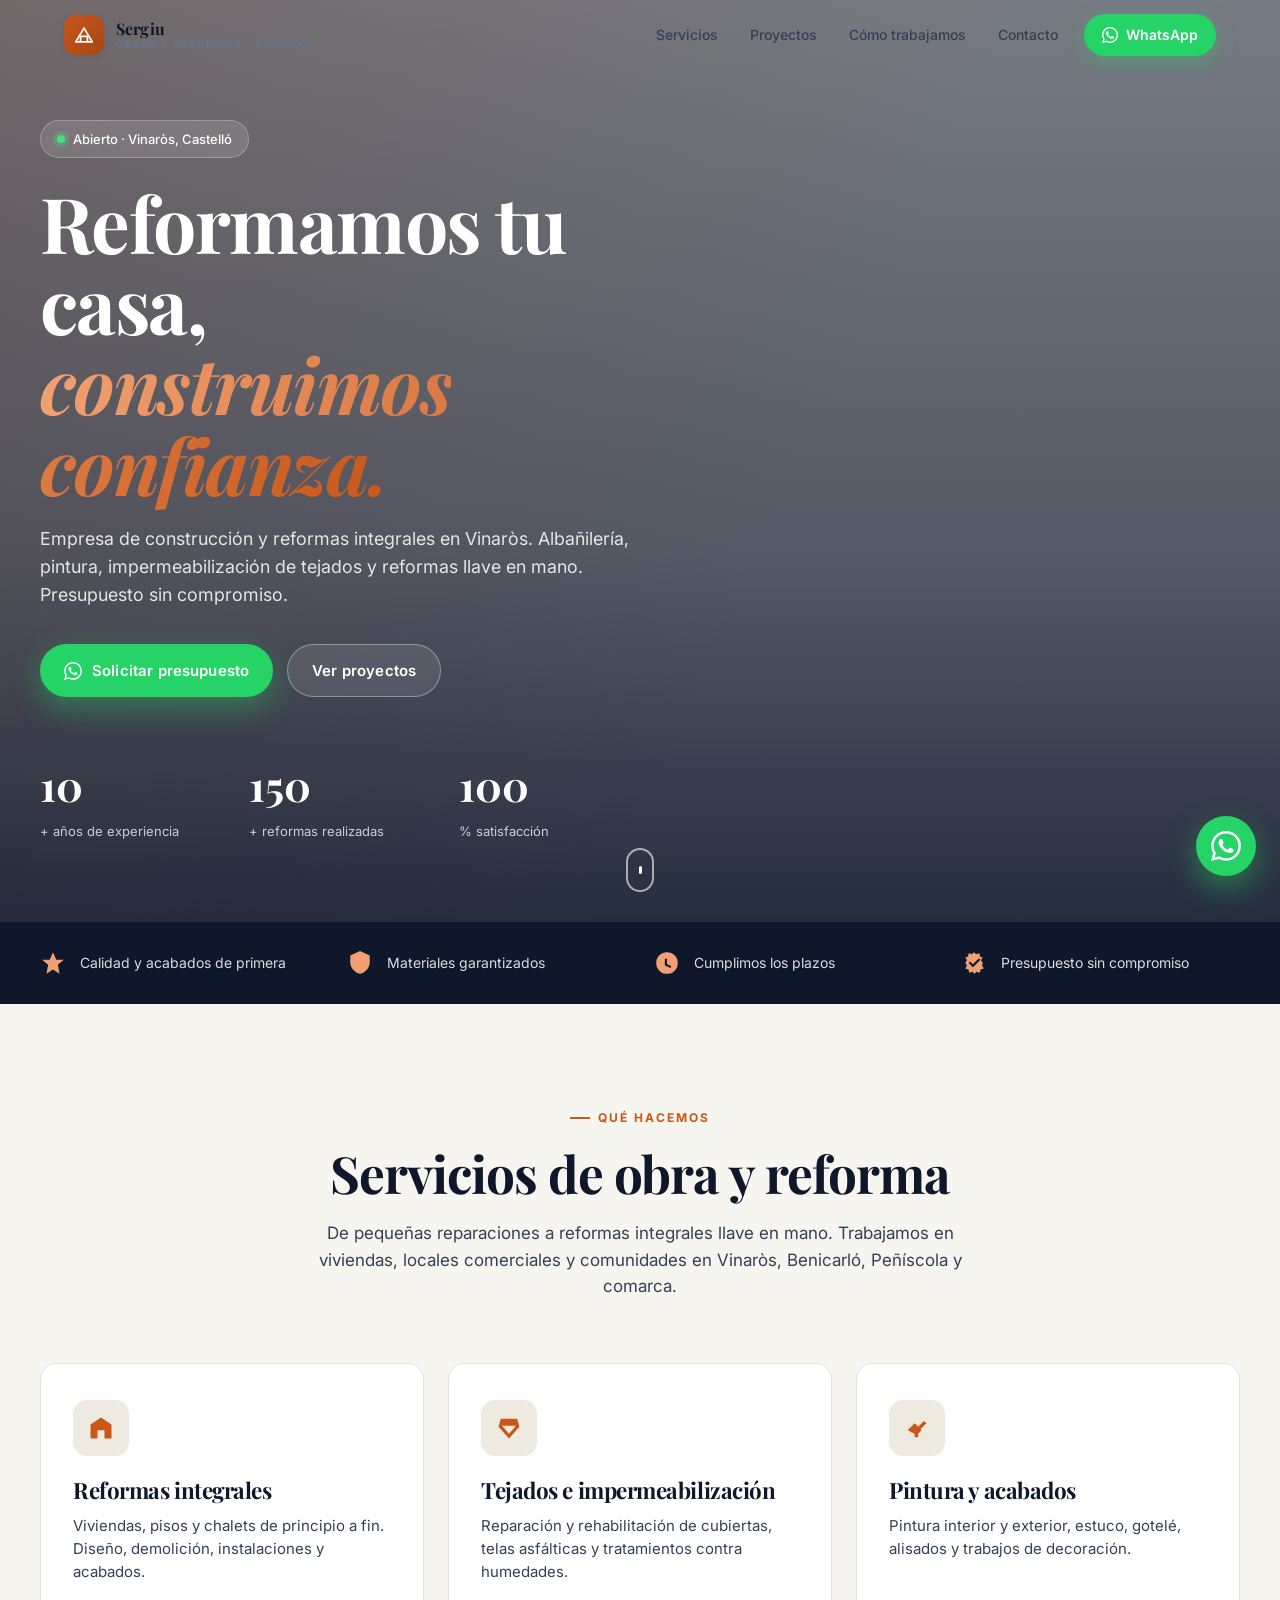
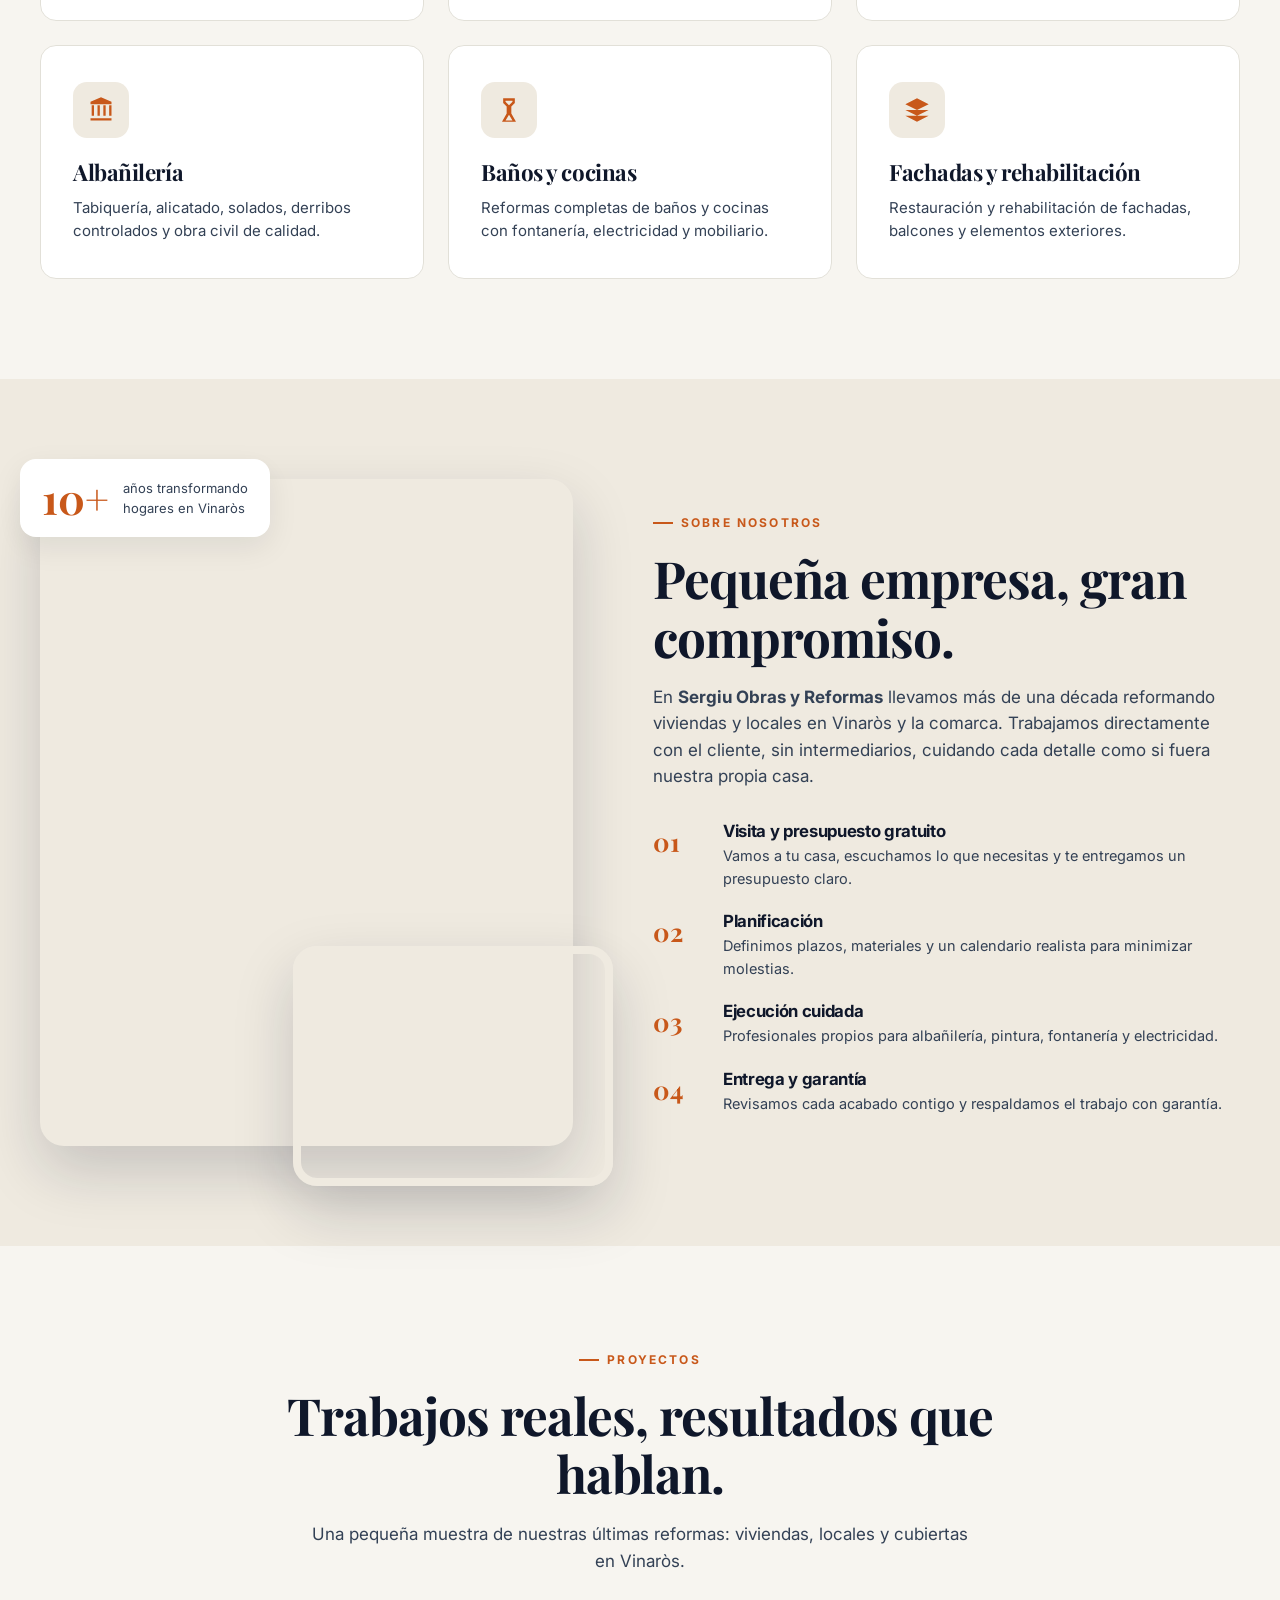
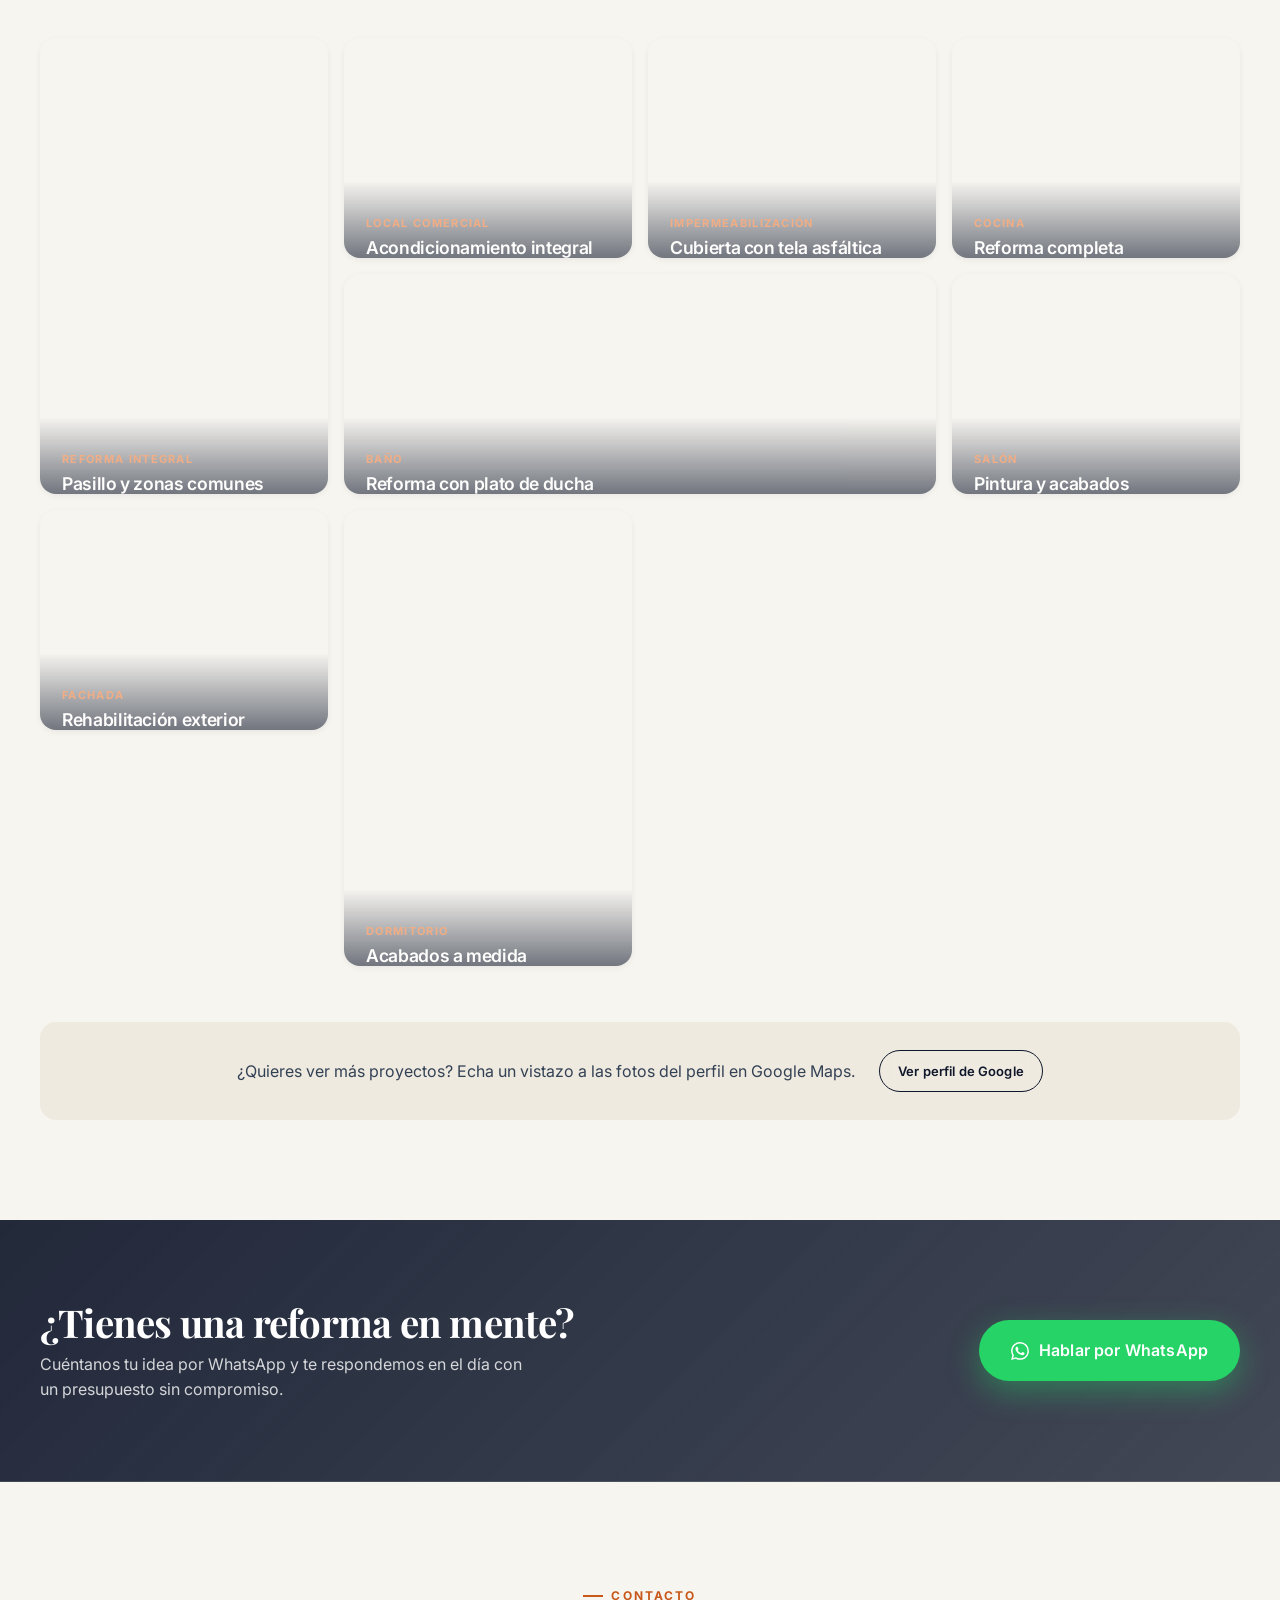
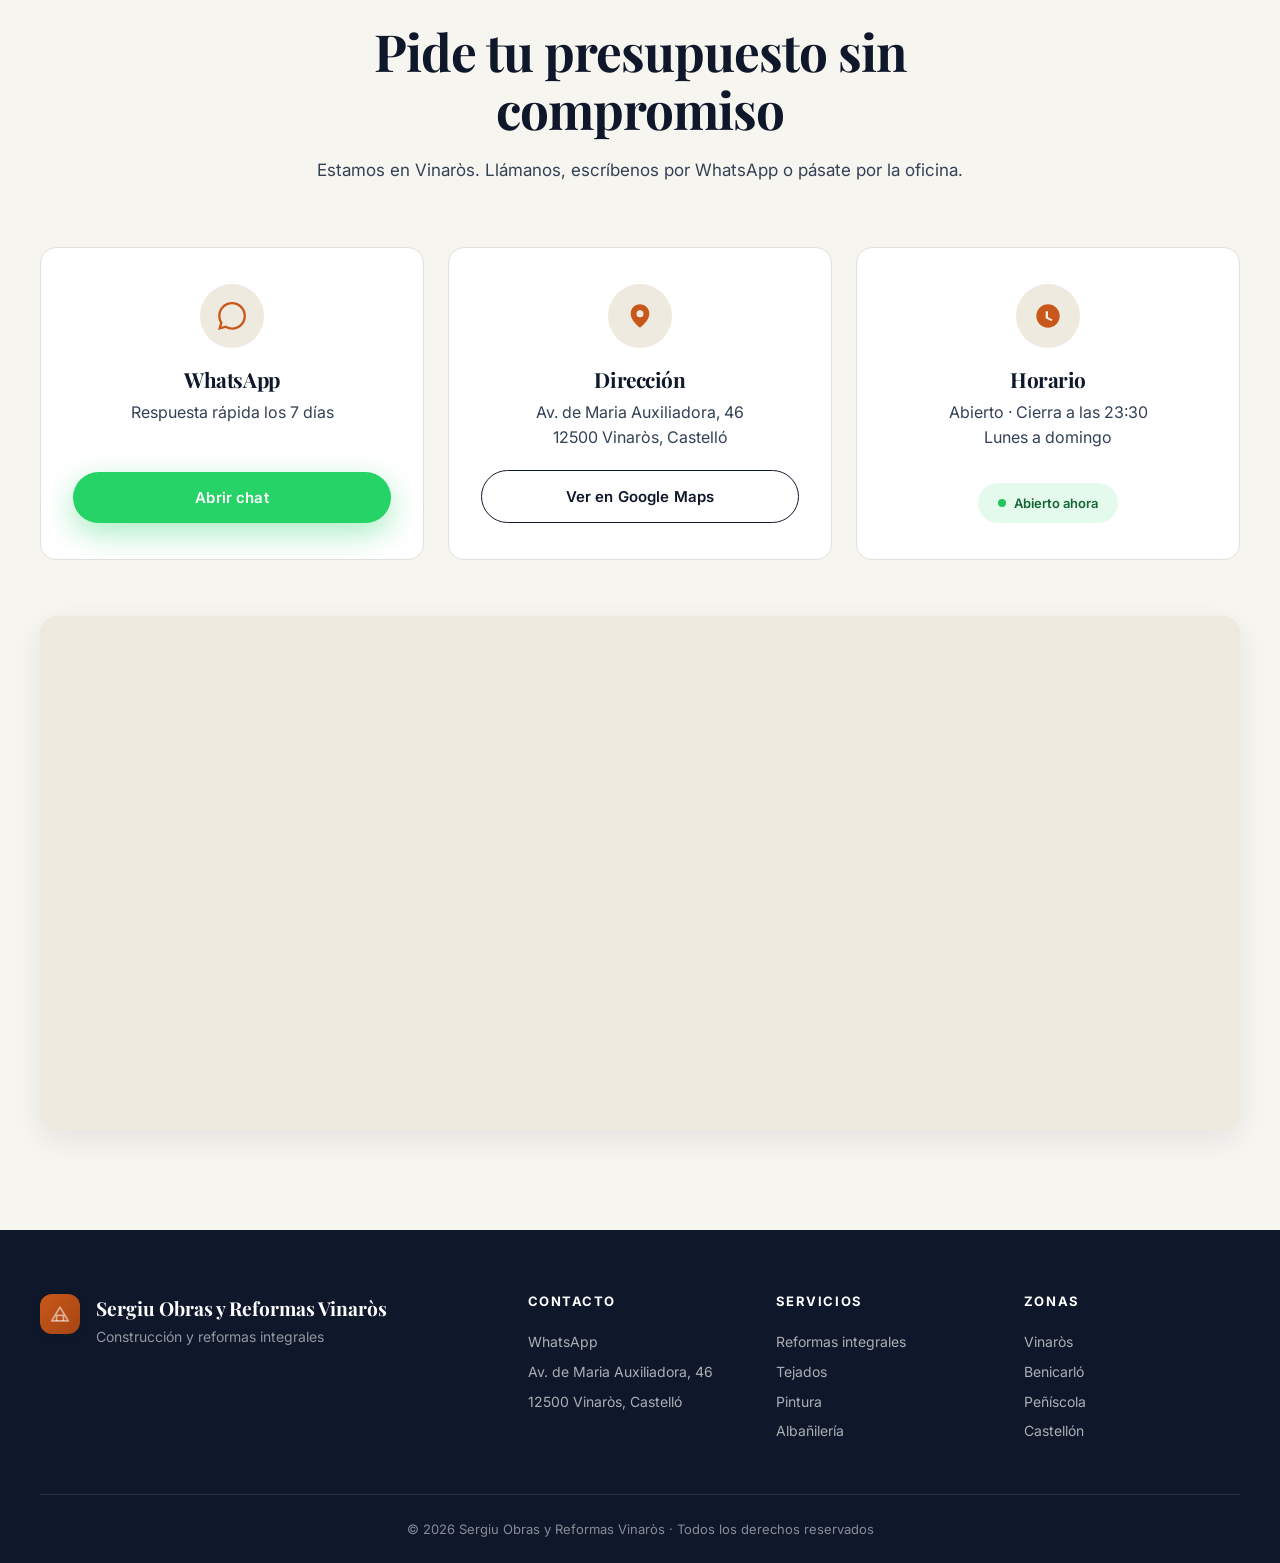
==== index.html @ c1173bd2 "Add informative website for Sergiu Obras y Reformas Vinaròs Static, mobile-first, single-page site f" ====
<!DOCTYPE html>
<html lang="es">
<head>
  <meta charset="UTF-8" />
  <meta name="viewport" content="width=device-width, initial-scale=1.0, viewport-fit=cover" />
  <meta name="theme-color" content="#0f172a" />
  <meta name="description" content="Sergiu Obras y Reformas Vinaròs — Empresa de construcción y reformas integrales en Vinaròs y comarca. Albañilería, pintura, impermeabilización de tejados, reformas de viviendas y locales. Presupuesto sin compromiso por WhatsApp." />
  <meta name="keywords" content="reformas Vinaròs, obras Vinaròs, reformas integrales, albañilería, impermeabilización tejados, pintura, reformas Castellón, Sergiu obras" />
  <meta name="robots" content="index,follow" />
  <meta name="author" content="Sergiu Obras y Reformas Vinaròs" />

  <!-- Open Graph -->
  <meta property="og:type" content="website" />
  <meta property="og:title" content="Sergiu Obras y Reformas Vinaròs" />
  <meta property="og:description" content="Reformas integrales, albañilería e impermeabilización en Vinaròs. Presupuesto sin compromiso." />
  <meta property="og:locale" content="es_ES" />

  <title>Sergiu Obras y Reformas Vinaròs · Reformas integrales en Vinaròs</title>

  <link rel="preconnect" href="https://fonts.googleapis.com" />
  <link rel="preconnect" href="https://fonts.gstatic.com" crossorigin />
  <link href="https://fonts.googleapis.com/css2?family=Inter:wght@400;500;600;700;800;900&family=Playfair+Display:wght@600;700;800&display=swap" rel="stylesheet" />

  <link rel="stylesheet" href="assets/css/styles.css" />
  <link rel="icon" type="image/svg+xml" href="assets/img/favicon.svg" />

  <script type="application/ld+json">
  {
    "@context": "https://schema.org",
    "@type": "GeneralContractor",
    "name": "Sergiu Obras y Reformas Vinaròs",
    "image": "assets/img/hero.jpg",
    "description": "Empresa de construcción y reformas integrales en Vinaròs. Albañilería, pintura, impermeabilización de tejados, reformas de viviendas y locales.",
    "address": {
      "@type": "PostalAddress",
      "streetAddress": "Av. de Maria Auxiliadora, 46",
      "postalCode": "12500",
      "addressLocality": "Vinaròs",
      "addressRegion": "Castelló",
      "addressCountry": "ES"
    },
    "openingHours": "Mo-Su 08:00-23:30",
    "areaServed": ["Vinaròs", "Benicarló", "Peñíscola", "Castellón"],
    "priceRange": "€€"
  }
  </script>
</head>
<body>

  <!-- ============== NAV ============== -->
  <header class="nav" id="nav">
    <div class="nav__inner">
      <a href="#inicio" class="nav__brand" aria-label="Sergiu Obras y Reformas Vinaròs">
        <span class="nav__logo">
          <svg viewBox="0 0 32 32" fill="none" aria-hidden="true">
            <path d="M4 26L16 6l12 20H4z" stroke="currentColor" stroke-width="2.5" stroke-linejoin="round"/>
            <path d="M11 26V18h10v8" stroke="currentColor" stroke-width="2.5" stroke-linejoin="round"/>
          </svg>
        </span>
        <span class="nav__name">
          <strong>Sergiu</strong>
          <em>Obras y Reformas · Vinaròs</em>
        </span>
      </a>

      <nav class="nav__links" aria-label="Menú principal">
        <a href="#servicios">Servicios</a>
        <a href="#proyectos">Proyectos</a>
        <a href="#proceso">Cómo trabajamos</a>
        <a href="#contacto">Contacto</a>
      </nav>

      <a class="nav__cta" href="https://wa.me/34000000000?text=Hola%20Sergiu%2C%20me%20gustar%C3%ADa%20pedir%20un%20presupuesto" target="_blank" rel="noopener">
        <svg viewBox="0 0 24 24" aria-hidden="true"><path fill="currentColor" d="M.057 24l1.687-6.163a11.867 11.867 0 01-1.587-5.946C.16 5.335 5.495 0 12.05 0a11.82 11.82 0 018.413 3.488 11.82 11.82 0 013.48 8.414c-.003 6.554-5.338 11.89-11.893 11.89a11.9 11.9 0 01-5.688-1.448L.057 24zm6.597-3.807c1.676.995 3.276 1.591 5.392 1.592 5.448 0 9.886-4.434 9.889-9.885.002-5.462-4.415-9.89-9.881-9.892-5.452 0-9.887 4.434-9.889 9.884-.001 2.225.651 3.891 1.746 5.634l-.999 3.648 3.742-.981zm11.387-5.464c-.074-.124-.272-.198-.57-.347-.297-.149-1.758-.868-2.031-.967-.272-.099-.47-.149-.669.149-.198.297-.768.967-.941 1.165-.173.198-.347.223-.644.074-.297-.149-1.255-.462-2.39-1.475-.883-.788-1.48-1.761-1.653-2.059-.173-.297-.018-.458.13-.606.134-.133.297-.347.446-.521.151-.172.2-.296.3-.495.099-.198.05-.371-.025-.52-.075-.149-.669-1.612-.916-2.207-.242-.579-.487-.5-.669-.51l-.57-.01c-.198 0-.52.074-.792.372s-1.04 1.016-1.04 2.479 1.065 2.876 1.213 3.074c.149.198 2.095 3.2 5.076 4.487.71.306 1.263.489 1.694.626.712.226 1.36.194 1.872.118.571-.085 1.758-.719 2.006-1.413.248-.694.248-1.289.173-1.413z"/></svg>
        WhatsApp
      </a>

      <button class="nav__burger" id="navBurger" aria-label="Abrir menú" aria-expanded="false">
        <span></span><span></span><span></span>
      </button>
    </div>

    <div class="nav__mobile" id="navMobile" hidden>
      <a href="#servicios">Servicios</a>
      <a href="#proyectos">Proyectos</a>
      <a href="#proceso">Cómo trabajamos</a>
      <a href="#contacto">Contacto</a>
      <a class="nav__mobile-cta" href="https://wa.me/34000000000?text=Hola%20Sergiu%2C%20me%20gustar%C3%ADa%20pedir%20un%20presupuesto" target="_blank" rel="noopener">Pedir presupuesto por WhatsApp</a>
    </div>
  </header>

  <!-- ============== HERO ============== -->
  <section class="hero" id="inicio">
    <div class="hero__bg" aria-hidden="true">
      <div class="hero__bg-img"></div>
      <div class="hero__overlay"></div>
    </div>

    <div class="hero__content">
      <span class="hero__badge reveal">
        <span class="hero__badge-dot"></span>
        Abierto · Vinaròs, Castelló
      </span>

      <h1 class="hero__title reveal">
        Reformamos tu casa,<br />
        <span class="hero__title-accent">construimos confianza.</span>
      </h1>

      <p class="hero__sub reveal">
        Empresa de construcción y reformas integrales en Vinaròs. Albañilería, pintura,
        impermeabilización de tejados y reformas llave en mano. Presupuesto sin compromiso.
      </p>

      <div class="hero__ctas reveal">
        <a class="btn btn--whatsapp" href="https://wa.me/34000000000?text=Hola%20Sergiu%2C%20me%20gustar%C3%ADa%20pedir%20un%20presupuesto%20para%20una%20reforma." target="_blank" rel="noopener">
          <svg viewBox="0 0 24 24" aria-hidden="true"><path fill="currentColor" d="M.057 24l1.687-6.163a11.867 11.867 0 01-1.587-5.946C.16 5.335 5.495 0 12.05 0a11.82 11.82 0 018.413 3.488 11.82 11.82 0 013.48 8.414c-.003 6.554-5.338 11.89-11.893 11.89a11.9 11.9 0 01-5.688-1.448L.057 24zm6.597-3.807c1.676.995 3.276 1.591 5.392 1.592 5.448 0 9.886-4.434 9.889-9.885.002-5.462-4.415-9.89-9.881-9.892-5.452 0-9.887 4.434-9.889 9.884-.001 2.225.651 3.891 1.746 5.634l-.999 3.648 3.742-.981zm11.387-5.464c-.074-.124-.272-.198-.57-.347-.297-.149-1.758-.868-2.031-.967-.272-.099-.47-.149-.669.149-.198.297-.768.967-.941 1.165-.173.198-.347.223-.644.074-.297-.149-1.255-.462-2.39-1.475-.883-.788-1.48-1.761-1.653-2.059-.173-.297-.018-.458.13-.606.134-.133.297-.347.446-.521.151-.172.2-.296.3-.495.099-.198.05-.371-.025-.52-.075-.149-.669-1.612-.916-2.207-.242-.579-.487-.5-.669-.51l-.57-.01c-.198 0-.52.074-.792.372s-1.04 1.016-1.04 2.479 1.065 2.876 1.213 3.074c.149.198 2.095 3.2 5.076 4.487.71.306 1.263.489 1.694.626.712.226 1.36.194 1.872.118.571-.085 1.758-.719 2.006-1.413.248-.694.248-1.289.173-1.413z"/></svg>
          Solicitar presupuesto
        </a>
        <a class="btn btn--ghost" href="#proyectos">Ver proyectos</a>
      </div>

      <ul class="hero__metrics reveal" aria-label="Datos destacados">
        <li>
          <strong data-count="10">0</strong><span>+ años de experiencia</span>
        </li>
        <li>
          <strong data-count="150">0</strong><span>+ reformas realizadas</span>
        </li>
        <li>
          <strong data-count="100">0</strong><span>% satisfacción</span>
        </li>
      </ul>
    </div>

    <a href="#servicios" class="hero__scroll" aria-label="Desplazarse hacia abajo">
      <span></span>
    </a>
  </section>

  <!-- ============== TRUST BAR ============== -->
  <section class="trust" aria-label="Por qué elegirnos">
    <div class="trust__inner">
      <div class="trust__item reveal">
        <svg viewBox="0 0 24 24" aria-hidden="true"><path fill="currentColor" d="M12 2l3 7h7l-5.5 4.5L18 22l-6-4-6 4 1.5-8.5L2 9h7z"/></svg>
        <span>Calidad y acabados de primera</span>
      </div>
      <div class="trust__item reveal">
        <svg viewBox="0 0 24 24" aria-hidden="true"><path fill="currentColor" d="M12 1l9 4v6c0 5-3.5 9.5-9 11-5.5-1.5-9-6-9-11V5l9-4z"/></svg>
        <span>Materiales garantizados</span>
      </div>
      <div class="trust__item reveal">
        <svg viewBox="0 0 24 24" aria-hidden="true"><path fill="currentColor" d="M12 8v5l4 2-1 1.5L10 14V8h2zM12 2a10 10 0 100 20 10 10 0 000-20z"/></svg>
        <span>Cumplimos los plazos</span>
      </div>
      <div class="trust__item reveal">
        <svg viewBox="0 0 24 24" aria-hidden="true"><path fill="currentColor" d="M20 12l-1.5-2.5L20 7l-2.5-1L17 3l-3 1-2-2-2 2-3-1-.5 3L4 7l1.5 2.5L4 12l1.5 2.5L4 17l3 1 .5 3 3-1 2 2 2-2 3 1 .5-3 3-1-1.5-2.5L20 12zm-9 4l-4-4 1.4-1.4L11 13.2l5.6-5.6L18 9l-7 7z"/></svg>
        <span>Presupuesto sin compromiso</span>
      </div>
    </div>
  </section>

  <!-- ============== SERVICIOS ============== -->
  <section class="section services" id="servicios">
    <div class="section__head reveal">
      <span class="section__eyebrow">Qué hacemos</span>
      <h2 class="section__title">Servicios de obra y reforma</h2>
      <p class="section__lead">
        De pequeñas reparaciones a reformas integrales llave en mano. Trabajamos en viviendas,
        locales comerciales y comunidades en Vinaròs, Benicarló, Peñíscola y comarca.
      </p>
    </div>

    <div class="services__grid">
      <article class="card reveal">
        <div class="card__icon">
          <svg viewBox="0 0 24 24" aria-hidden="true"><path fill="currentColor" d="M3 21V9l9-6 9 6v12h-6v-7h-6v7H3z"/></svg>
        </div>
        <h3>Reformas integrales</h3>
        <p>Viviendas, pisos y chalets de principio a fin. Diseño, demolición, instalaciones y acabados.</p>
      </article>

      <article class="card reveal">
        <div class="card__icon">
          <svg viewBox="0 0 24 24" aria-hidden="true"><path fill="currentColor" d="M3 11l2-7h14l2 7-9 10-9-10zm9 6l6-7H6l6 7z"/></svg>
        </div>
        <h3>Tejados e impermeabilización</h3>
        <p>Reparación y rehabilitación de cubiertas, telas asfálticas y tratamientos contra humedades.</p>
      </article>

      <article class="card reveal">
        <div class="card__icon">
          <svg viewBox="0 0 24 24" aria-hidden="true"><path fill="currentColor" d="M4 14l6-6 6 6-3 3v3h-3v-3l-6-3zm14-8l2 2-8 8-2-2 8-8z"/></svg>
        </div>
        <h3>Pintura y acabados</h3>
        <p>Pintura interior y exterior, estuco, gotelé, alisados y trabajos de decoración.</p>
      </article>

      <article class="card reveal">
        <div class="card__icon">
          <svg viewBox="0 0 24 24" aria-hidden="true"><path fill="currentColor" d="M3 21h18v-2H3v2zM4 8h2v9H4V8zm5 0h2v9H9V8zm5 0h2v9h-2V8zm5 0h2v9h-2V8zM3 5l9-4 9 4v2H3V5z"/></svg>
        </div>
        <h3>Albañilería</h3>
        <p>Tabiquería, alicatado, solados, derribos controlados y obra civil de calidad.</p>
      </article>

      <article class="card reveal">
        <div class="card__icon">
          <svg viewBox="0 0 24 24" aria-hidden="true"><path fill="currentColor" d="M7 2h10v4l-3 3v6l4 7H6l4-7V9L7 6V2zm2 2v1l3 3v8l-3 5h6l-3-5V8l3-3V4H9z"/></svg>
        </div>
        <h3>Baños y cocinas</h3>
        <p>Reformas completas de baños y cocinas con fontanería, electricidad y mobiliario.</p>
      </article>

      <article class="card reveal">
        <div class="card__icon">
          <svg viewBox="0 0 24 24" aria-hidden="true"><path fill="currentColor" d="M12 2L2 7l10 5 10-5-10-5zM2 17l10 5 10-5M2 12l10 5 10-5"/></svg>
        </div>
        <h3>Fachadas y rehabilitación</h3>
        <p>Restauración y rehabilitación de fachadas, balcones y elementos exteriores.</p>
      </article>
    </div>
  </section>

  <!-- ============== ABOUT / PROCESO ============== -->
  <section class="section about" id="proceso">
    <div class="about__inner">
      <div class="about__media reveal">
        <div class="about__media-main"></div>
        <div class="about__media-accent"></div>
        <div class="about__badge">
          <strong>10+</strong>
          <span>años transformando hogares en Vinaròs</span>
        </div>
      </div>

      <div class="about__text">
        <span class="section__eyebrow reveal">Sobre nosotros</span>
        <h2 class="section__title reveal">Pequeña empresa, gran compromiso.</h2>
        <p class="reveal">
          En <strong>Sergiu Obras y Reformas</strong> llevamos más de una década reformando
          viviendas y locales en Vinaròs y la comarca. Trabajamos directamente con el cliente,
          sin intermediarios, cuidando cada detalle como si fuera nuestra propia casa.
        </p>

        <ol class="about__steps">
          <li class="reveal">
            <span class="about__step-num">01</span>
            <div>
              <h4>Visita y presupuesto gratuito</h4>
              <p>Vamos a tu casa, escuchamos lo que necesitas y te entregamos un presupuesto claro.</p>
            </div>
          </li>
          <li class="reveal">
            <span class="about__step-num">02</span>
            <div>
              <h4>Planificación</h4>
              <p>Definimos plazos, materiales y un calendario realista para minimizar molestias.</p>
            </div>
          </li>
          <li class="reveal">
            <span class="about__step-num">03</span>
            <div>
              <h4>Ejecución cuidada</h4>
              <p>Profesionales propios para albañilería, pintura, fontanería y electricidad.</p>
            </div>
          </li>
          <li class="reveal">
            <span class="about__step-num">04</span>
            <div>
              <h4>Entrega y garantía</h4>
              <p>Revisamos cada acabado contigo y respaldamos el trabajo con garantía.</p>
            </div>
          </li>
        </ol>
      </div>
    </div>
  </section>

  <!-- ============== GALERÍA / PROYECTOS ============== -->
  <section class="section gallery" id="proyectos">
    <div class="section__head reveal">
      <span class="section__eyebrow">Proyectos</span>
      <h2 class="section__title">Trabajos reales, resultados que hablan.</h2>
      <p class="section__lead">
        Una pequeña muestra de nuestras últimas reformas: viviendas, locales y cubiertas en Vinaròs.
      </p>
    </div>

    <div class="gallery__grid">
      <figure class="gallery__item gallery__item--tall reveal" data-cat="Reforma integral">
        <div class="gallery__img gallery__img--1"></div>
        <figcaption>
          <span>Reforma integral</span>
          <h4>Pasillo y zonas comunes</h4>
        </figcaption>
      </figure>

      <figure class="gallery__item reveal" data-cat="Local comercial">
        <div class="gallery__img gallery__img--2"></div>
        <figcaption>
          <span>Local comercial</span>
          <h4>Acondicionamiento integral</h4>
        </figcaption>
      </figure>

      <figure class="gallery__item reveal" data-cat="Tejado">
        <div class="gallery__img gallery__img--3"></div>
        <figcaption>
          <span>Impermeabilización</span>
          <h4>Cubierta con tela asfáltica</h4>
        </figcaption>
      </figure>

      <figure class="gallery__item reveal" data-cat="Cocina">
        <div class="gallery__img gallery__img--4"></div>
        <figcaption>
          <span>Cocina</span>
          <h4>Reforma completa</h4>
        </figcaption>
      </figure>

      <figure class="gallery__item gallery__item--wide reveal" data-cat="Baño">
        <div class="gallery__img gallery__img--5"></div>
        <figcaption>
          <span>Baño</span>
          <h4>Reforma con plato de ducha</h4>
        </figcaption>
      </figure>

      <figure class="gallery__item reveal" data-cat="Salón">
        <div class="gallery__img gallery__img--6"></div>
        <figcaption>
          <span>Salón</span>
          <h4>Pintura y acabados</h4>
        </figcaption>
      </figure>

      <figure class="gallery__item reveal" data-cat="Fachada">
        <div class="gallery__img gallery__img--7"></div>
        <figcaption>
          <span>Fachada</span>
          <h4>Rehabilitación exterior</h4>
        </figcaption>
      </figure>

      <figure class="gallery__item gallery__item--tall reveal" data-cat="Dormitorio">
        <div class="gallery__img gallery__img--8"></div>
        <figcaption>
          <span>Dormitorio</span>
          <h4>Acabados a medida</h4>
        </figcaption>
      </figure>
    </div>

    <div class="gallery__note reveal">
      <p>¿Quieres ver más proyectos? Echa un vistazo a las fotos del perfil en Google Maps.</p>
      <a href="https://www.google.com/maps/search/Sergiu+Obras+y+Reformas+Vinaros/" target="_blank" rel="noopener" class="btn btn--ghost btn--small">Ver perfil de Google</a>
    </div>
  </section>

  <!-- ============== TESTIMONIO / CTA ============== -->
  <section class="cta-strip reveal">
    <div class="cta-strip__inner">
      <div>
        <h3>¿Tienes una reforma en mente?</h3>
        <p>Cuéntanos tu idea por WhatsApp y te respondemos en el día con un presupuesto sin compromiso.</p>
      </div>
      <a class="btn btn--whatsapp btn--lg" href="https://wa.me/34000000000?text=Hola%20Sergiu%2C%20me%20gustar%C3%ADa%20pedir%20un%20presupuesto." target="_blank" rel="noopener">
        <svg viewBox="0 0 24 24" aria-hidden="true"><path fill="currentColor" d="M.057 24l1.687-6.163a11.867 11.867 0 01-1.587-5.946C.16 5.335 5.495 0 12.05 0a11.82 11.82 0 018.413 3.488 11.82 11.82 0 013.48 8.414c-.003 6.554-5.338 11.89-11.893 11.89a11.9 11.9 0 01-5.688-1.448L.057 24zm6.597-3.807c1.676.995 3.276 1.591 5.392 1.592 5.448 0 9.886-4.434 9.889-9.885.002-5.462-4.415-9.89-9.881-9.892-5.452 0-9.887 4.434-9.889 9.884-.001 2.225.651 3.891 1.746 5.634l-.999 3.648 3.742-.981zm11.387-5.464c-.074-.124-.272-.198-.57-.347-.297-.149-1.758-.868-2.031-.967-.272-.099-.47-.149-.669.149-.198.297-.768.967-.941 1.165-.173.198-.347.223-.644.074-.297-.149-1.255-.462-2.39-1.475-.883-.788-1.48-1.761-1.653-2.059-.173-.297-.018-.458.13-.606.134-.133.297-.347.446-.521.151-.172.2-.296.3-.495.099-.198.05-.371-.025-.52-.075-.149-.669-1.612-.916-2.207-.242-.579-.487-.5-.669-.51l-.57-.01c-.198 0-.52.074-.792.372s-1.04 1.016-1.04 2.479 1.065 2.876 1.213 3.074c.149.198 2.095 3.2 5.076 4.487.71.306 1.263.489 1.694.626.712.226 1.36.194 1.872.118.571-.085 1.758-.719 2.006-1.413.248-.694.248-1.289.173-1.413z"/></svg>
        Hablar por WhatsApp
      </a>
    </div>
  </section>

  <!-- ============== CONTACTO ============== -->
  <section class="section contact" id="contacto">
    <div class="section__head reveal">
      <span class="section__eyebrow">Contacto</span>
      <h2 class="section__title">Pide tu presupuesto sin compromiso</h2>
      <p class="section__lead">
        Estamos en Vinaròs. Llámanos, escríbenos por WhatsApp o pásate por la oficina.
      </p>
    </div>

    <div class="contact__grid">
      <div class="contact__card reveal">
        <div class="contact__icon">
          <svg viewBox="0 0 24 24" aria-hidden="true"><path fill="currentColor" d="M.057 24l1.687-6.163a11.867 11.867 0 01-1.587-5.946C.16 5.335 5.495 0 12.05 0a11.82 11.82 0 018.413 3.488 11.82 11.82 0 013.48 8.414c-.003 6.554-5.338 11.89-11.893 11.89a11.9 11.9 0 01-5.688-1.448L.057 24zm6.597-3.807c1.676.995 3.276 1.591 5.392 1.592 5.448 0 9.886-4.434 9.889-9.885.002-5.462-4.415-9.89-9.881-9.892-5.452 0-9.887 4.434-9.889 9.884-.001 2.225.651 3.891 1.746 5.634l-.999 3.648 3.742-.981z"/></svg>
        </div>
        <h3>WhatsApp</h3>
        <p>Respuesta rápida los 7 días</p>
        <a class="btn btn--whatsapp btn--block" href="https://wa.me/34000000000?text=Hola%20Sergiu%2C%20me%20gustar%C3%ADa%20pedir%20un%20presupuesto." target="_blank" rel="noopener">Abrir chat</a>
      </div>

      <div class="contact__card reveal">
        <div class="contact__icon">
          <svg viewBox="0 0 24 24" aria-hidden="true"><path fill="currentColor" d="M12 2C7.6 2 4 5.6 4 10c0 5.7 7.3 11.5 7.6 11.7.2.2.6.2.8 0C12.7 21.5 20 15.7 20 10c0-4.4-3.6-8-8-8zm0 11a3 3 0 110-6 3 3 0 010 6z"/></svg>
        </div>
        <h3>Dirección</h3>
        <p>Av. de Maria Auxiliadora, 46<br />12500 Vinaròs, Castelló</p>
        <a class="btn btn--ghost btn--block" href="https://www.google.com/maps/search/?api=1&query=Sergiu+Obras+y+Reformas+Vinaros+Av.+de+Maria+Auxiliadora+46+Vinar%C3%B2s" target="_blank" rel="noopener">Ver en Google Maps</a>
      </div>

      <div class="contact__card reveal">
        <div class="contact__icon">
          <svg viewBox="0 0 24 24" aria-hidden="true"><path fill="currentColor" d="M12 8v5l4 2-1 1.5L10 14V8h2zM12 2a10 10 0 100 20 10 10 0 000-20z"/></svg>
        </div>
        <h3>Horario</h3>
        <p>Abierto · Cierra a las 23:30<br />Lunes a domingo</p>
        <span class="contact__pill">Abierto ahora</span>
      </div>
    </div>

    <div class="contact__map reveal">
      <iframe
        title="Ubicación de Sergiu Obras y Reformas Vinaròs"
        src="https://www.google.com/maps?q=Av.+de+Maria+Auxiliadora+46,+12500+Vinar%C3%B2s,+Castell%C3%B3&output=embed"
        loading="lazy"
        referrerpolicy="no-referrer-when-downgrade"
        allowfullscreen></iframe>
    </div>
  </section>

  <!-- ============== FOOTER ============== -->
  <footer class="footer">
    <div class="footer__inner">
      <div class="footer__brand">
        <span class="nav__logo">
          <svg viewBox="0 0 32 32" fill="none" aria-hidden="true">
            <path d="M4 26L16 6l12 20H4z" stroke="currentColor" stroke-width="2.5" stroke-linejoin="round"/>
            <path d="M11 26V18h10v8" stroke="currentColor" stroke-width="2.5" stroke-linejoin="round"/>
          </svg>
        </span>
        <div>
          <strong>Sergiu Obras y Reformas Vinaròs</strong>
          <span>Construcción y reformas integrales</span>
        </div>
      </div>

      <div class="footer__cols">
        <div>
          <h5>Contacto</h5>
          <a href="https://wa.me/34000000000" target="_blank" rel="noopener">WhatsApp</a>
          <a href="https://www.google.com/maps/search/?api=1&query=Av.+de+Maria+Auxiliadora+46+Vinar%C3%B2s" target="_blank" rel="noopener">Av. de Maria Auxiliadora, 46</a>
          <span>12500 Vinaròs, Castelló</span>
        </div>
        <div>
          <h5>Servicios</h5>
          <a href="#servicios">Reformas integrales</a>
          <a href="#servicios">Tejados</a>
          <a href="#servicios">Pintura</a>
          <a href="#servicios">Albañilería</a>
        </div>
        <div>
          <h5>Zonas</h5>
          <span>Vinaròs</span>
          <span>Benicarló</span>
          <span>Peñíscola</span>
          <span>Castellón</span>
        </div>
      </div>
    </div>

    <div class="footer__bottom">
      <span>&copy; <span id="year"></span> Sergiu Obras y Reformas Vinaròs · Todos los derechos reservados</span>
    </div>
  </footer>

  <!-- Floating WhatsApp -->
  <a class="float-wa" href="https://wa.me/34000000000?text=Hola%20Sergiu%2C%20me%20gustar%C3%ADa%20pedir%20un%20presupuesto." target="_blank" rel="noopener" aria-label="Chatear por WhatsApp">
    <svg viewBox="0 0 24 24" aria-hidden="true"><path fill="currentColor" d="M.057 24l1.687-6.163a11.867 11.867 0 01-1.587-5.946C.16 5.335 5.495 0 12.05 0a11.82 11.82 0 018.413 3.488 11.82 11.82 0 013.48 8.414c-.003 6.554-5.338 11.89-11.893 11.89a11.9 11.9 0 01-5.688-1.448L.057 24zm6.597-3.807c1.676.995 3.276 1.591 5.392 1.592 5.448 0 9.886-4.434 9.889-9.885.002-5.462-4.415-9.89-9.881-9.892-5.452 0-9.887 4.434-9.889 9.884-.001 2.225.651 3.891 1.746 5.634l-.999 3.648 3.742-.981zm11.387-5.464c-.074-.124-.272-.198-.57-.347-.297-.149-1.758-.868-2.031-.967-.272-.099-.47-.149-.669.149-.198.297-.768.967-.941 1.165-.173.198-.347.223-.644.074-.297-.149-1.255-.462-2.39-1.475-.883-.788-1.48-1.761-1.653-2.059-.173-.297-.018-.458.13-.606.134-.133.297-.347.446-.521.151-.172.2-.296.3-.495.099-.198.05-.371-.025-.52-.075-.149-.669-1.612-.916-2.207-.242-.579-.487-.5-.669-.51l-.57-.01c-.198 0-.52.074-.792.372s-1.04 1.016-1.04 2.479 1.065 2.876 1.213 3.074c.149.198 2.095 3.2 5.076 4.487.71.306 1.263.489 1.694.626.712.226 1.36.194 1.872.118.571-.085 1.758-.719 2.006-1.413.248-.694.248-1.289.173-1.413z"/></svg>
  </a>

  <script src="assets/js/main.js" defer></script>
</body>
</html>
---- assets/css/styles.css ----
/* ============================================================
   Sergiu Obras y Reformas Vinaròs - Stylesheet
   ============================================================ */

:root {
  --bg: #f7f5f0;
  --bg-alt: #efeae0;
  --ink: #0f172a;
  --ink-soft: #334155;
  --muted: #64748b;
  --line: #e2e0d8;
  --brand: #c8581a;
  --brand-dark: #a64512;
  --brand-light: #f0a072;
  --accent: #1e3a8a;
  --whatsapp: #25d366;
  --whatsapp-dark: #1da851;
  --white: #ffffff;
  --shadow-sm: 0 2px 6px rgba(15, 23, 42, 0.06);
  --shadow-md: 0 10px 30px rgba(15, 23, 42, 0.08);
  --shadow-lg: 0 25px 60px rgba(15, 23, 42, 0.18);
  --radius: 16px;
  --radius-lg: 24px;
  --container: 1200px;
  --ease: cubic-bezier(0.22, 1, 0.36, 1);
}

* { box-sizing: border-box; }

html { scroll-behavior: smooth; }

body {
  margin: 0;
  font-family: 'Inter', -apple-system, BlinkMacSystemFont, 'Segoe UI', Roboto, sans-serif;
  font-size: 16px;
  line-height: 1.55;
  color: var(--ink);
  background: var(--bg);
  -webkit-font-smoothing: antialiased;
  -moz-osx-font-smoothing: grayscale;
  overflow-x: hidden;
}

img { max-width: 100%; display: block; }

a { color: inherit; text-decoration: none; transition: color .2s var(--ease); }

h1, h2, h3, h4, h5 {
  font-family: 'Playfair Display', Georgia, serif;
  font-weight: 700;
  line-height: 1.15;
  margin: 0;
  letter-spacing: -0.02em;
}

p { margin: 0; }

/* ============== NAV ============== */
.nav {
  position: fixed;
  top: 0; left: 0; right: 0;
  z-index: 50;
  padding: 14px 0;
  transition: background .35s var(--ease), box-shadow .35s var(--ease), padding .35s var(--ease);
}
.nav.is-scrolled {
  background: rgba(247, 245, 240, 0.92);
  backdrop-filter: saturate(180%) blur(14px);
  -webkit-backdrop-filter: saturate(180%) blur(14px);
  box-shadow: var(--shadow-sm);
  padding: 8px 0;
}
.nav__inner {
  max-width: var(--container);
  margin: 0 auto;
  padding: 0 24px;
  display: flex;
  align-items: center;
  gap: 24px;
}
.nav__brand {
  display: flex;
  align-items: center;
  gap: 12px;
  font-weight: 700;
  color: var(--ink);
}
.nav__logo {
  width: 40px;
  height: 40px;
  display: grid;
  place-items: center;
  border-radius: 12px;
  background: linear-gradient(135deg, var(--brand) 0%, var(--brand-dark) 100%);
  color: var(--white);
  box-shadow: var(--shadow-sm);
}
.nav__logo svg { width: 22px; height: 22px; }
.nav__name { display: flex; flex-direction: column; line-height: 1.1; }
.nav__name strong { font-size: 16px; font-family: 'Playfair Display', serif; letter-spacing: 0.01em; }
.nav__name em { font-style: normal; font-size: 11px; color: var(--muted); text-transform: uppercase; letter-spacing: 0.08em; }

.nav__links {
  margin-left: auto;
  display: flex;
  gap: 28px;
}
.nav__links a {
  font-size: 14px;
  font-weight: 500;
  color: var(--ink-soft);
  position: relative;
  padding: 6px 2px;
}
.nav__links a::after {
  content: '';
  position: absolute;
  bottom: 0; left: 0;
  height: 2px; width: 0;
  background: var(--brand);
  transition: width .3s var(--ease);
}
.nav__links a:hover { color: var(--ink); }
.nav__links a:hover::after { width: 100%; }

.nav__cta {
  display: inline-flex;
  align-items: center;
  gap: 8px;
  background: var(--whatsapp);
  color: var(--white);
  padding: 10px 18px;
  border-radius: 999px;
  font-size: 14px;
  font-weight: 600;
  box-shadow: 0 6px 20px rgba(37, 211, 102, 0.35);
  transition: transform .2s var(--ease), box-shadow .2s var(--ease), background .2s var(--ease);
}
.nav__cta svg { width: 16px; height: 16px; }
.nav__cta:hover { background: var(--whatsapp-dark); transform: translateY(-2px); box-shadow: 0 10px 28px rgba(37, 211, 102, 0.45); }

.nav__burger {
  display: none;
  background: transparent;
  border: 0;
  width: 40px; height: 40px;
  padding: 8px;
  cursor: pointer;
}
.nav__burger span {
  display: block;
  height: 2px;
  background: var(--ink);
  margin: 5px 0;
  border-radius: 2px;
  transition: transform .3s var(--ease), opacity .3s var(--ease);
}
.nav__burger.is-open span:nth-child(1) { transform: translateY(7px) rotate(45deg); }
.nav__burger.is-open span:nth-child(2) { opacity: 0; }
.nav__burger.is-open span:nth-child(3) { transform: translateY(-7px) rotate(-45deg); }

.nav__mobile {
  display: none;
  flex-direction: column;
  padding: 16px 24px 24px;
  gap: 4px;
  background: var(--white);
  border-top: 1px solid var(--line);
}
.nav__mobile a {
  padding: 14px 4px;
  font-size: 16px;
  font-weight: 500;
  border-bottom: 1px solid var(--line);
  color: var(--ink-soft);
}
.nav__mobile a:last-child { border-bottom: 0; }
.nav__mobile-cta {
  margin-top: 12px;
  background: var(--whatsapp);
  color: var(--white) !important;
  text-align: center;
  border-radius: 999px;
  border: 0 !important;
  font-weight: 600;
}

/* ============== HERO ============== */
.hero {
  position: relative;
  min-height: 100vh;
  display: flex;
  flex-direction: column;
  justify-content: center;
  align-items: flex-start;
  padding: 120px 24px 80px;
  overflow: hidden;
}
.hero__bg { position: absolute; inset: 0; z-index: 0; }
.hero__bg-img {
  position: absolute; inset: 0;
  background-image:
    url('https://images.unsplash.com/photo-1503387762-592deb58ef4e?auto=format&fit=crop&w=2000&q=80');
  background-size: cover;
  background-position: center;
  transform: scale(1.05);
  animation: kenburns 20s ease-out infinite alternate;
}
@keyframes kenburns {
  to { transform: scale(1.15) translateY(-10px); }
}
.hero__overlay {
  position: absolute; inset: 0;
  background:
    linear-gradient(180deg, rgba(15, 23, 42, 0.55) 0%, rgba(15, 23, 42, 0.7) 60%, rgba(15, 23, 42, 0.9) 100%),
    linear-gradient(115deg, rgba(200, 88, 26, 0.25) 0%, transparent 60%);
}
.hero__content {
  position: relative;
  z-index: 2;
  max-width: var(--container);
  margin: 0 auto;
  width: 100%;
  color: var(--white);
}
.hero__badge {
  display: inline-flex;
  align-items: center;
  gap: 8px;
  padding: 8px 16px;
  background: rgba(255, 255, 255, 0.12);
  border: 1px solid rgba(255, 255, 255, 0.25);
  border-radius: 999px;
  backdrop-filter: blur(10px);
  font-size: 13px;
  font-weight: 500;
  margin-bottom: 24px;
}
.hero__badge-dot {
  width: 8px; height: 8px;
  background: #4ade80;
  border-radius: 50%;
  box-shadow: 0 0 0 4px rgba(74, 222, 128, 0.25);
  animation: pulse 2s infinite;
}
@keyframes pulse {
  0%, 100% { box-shadow: 0 0 0 4px rgba(74, 222, 128, 0.25); }
  50% { box-shadow: 0 0 0 8px rgba(74, 222, 128, 0); }
}
.hero__title {
  font-size: clamp(2.4rem, 6vw, 5rem);
  line-height: 1.05;
  max-width: 14ch;
  margin-bottom: 20px;
}
.hero__title-accent {
  background: linear-gradient(90deg, var(--brand-light) 0%, var(--brand) 100%);
  -webkit-background-clip: text;
  background-clip: text;
  color: transparent;
  font-style: italic;
}
.hero__sub {
  font-size: clamp(1rem, 1.4vw, 1.15rem);
  max-width: 56ch;
  color: rgba(255, 255, 255, 0.85);
  margin-bottom: 36px;
}
.hero__ctas { display: flex; flex-wrap: wrap; gap: 14px; margin-bottom: 56px; }

.hero__metrics {
  display: grid;
  grid-template-columns: repeat(3, minmax(0, 1fr));
  gap: 28px;
  list-style: none;
  padding: 0;
  margin: 0;
  max-width: 600px;
}
.hero__metrics li { display: flex; flex-direction: column; gap: 4px; }
.hero__metrics strong {
  font-family: 'Playfair Display', serif;
  font-size: clamp(2rem, 3.5vw, 2.6rem);
  font-weight: 700;
}
.hero__metrics span { font-size: 13px; color: rgba(255, 255, 255, 0.75); }

.hero__scroll {
  position: absolute;
  bottom: 30px;
  left: 50%;
  transform: translateX(-50%);
  z-index: 2;
  width: 28px;
  height: 44px;
  border: 2px solid rgba(255, 255, 255, 0.6);
  border-radius: 14px;
  display: grid;
  place-items: center;
}
.hero__scroll span {
  width: 3px; height: 8px;
  background: var(--white);
  border-radius: 2px;
  animation: scroll 1.6s ease-in-out infinite;
}
@keyframes scroll {
  0% { transform: translateY(-8px); opacity: 0; }
  40% { opacity: 1; }
  80% { transform: translateY(8px); opacity: 0; }
  100% { opacity: 0; }
}

/* ============== BUTTONS ============== */
.btn {
  display: inline-flex;
  align-items: center;
  justify-content: center;
  gap: 10px;
  padding: 14px 24px;
  border-radius: 999px;
  font-weight: 600;
  font-size: 15px;
  letter-spacing: 0.01em;
  cursor: pointer;
  transition: transform .2s var(--ease), box-shadow .2s var(--ease), background .25s var(--ease), color .25s var(--ease);
  border: 0;
}
.btn svg { width: 18px; height: 18px; }
.btn--whatsapp {
  background: var(--whatsapp);
  color: var(--white);
  box-shadow: 0 10px 30px rgba(37, 211, 102, 0.4);
}
.btn--whatsapp:hover { background: var(--whatsapp-dark); transform: translateY(-3px); box-shadow: 0 16px 40px rgba(37, 211, 102, 0.5); }
.btn--ghost {
  background: rgba(255, 255, 255, 0.1);
  color: var(--white);
  border: 1px solid rgba(255, 255, 255, 0.35);
  backdrop-filter: blur(10px);
}
.btn--ghost:hover { background: rgba(255, 255, 255, 0.18); transform: translateY(-3px); }
.section .btn--ghost { color: var(--ink); border-color: var(--ink); background: transparent; }
.section .btn--ghost:hover { background: var(--ink); color: var(--white); }
.btn--lg { padding: 18px 32px; font-size: 16px; }
.btn--small { padding: 10px 18px; font-size: 13px; }
.btn--block { width: 100%; }

/* ============== TRUST BAR ============== */
.trust {
  background: var(--ink);
  color: var(--white);
  padding: 28px 24px;
}
.trust__inner {
  max-width: var(--container);
  margin: 0 auto;
  display: grid;
  grid-template-columns: repeat(4, minmax(0, 1fr));
  gap: 28px;
  align-items: center;
}
.trust__item {
  display: flex;
  align-items: center;
  gap: 14px;
  font-size: 14px;
  color: rgba(255, 255, 255, 0.85);
}
.trust__item svg { width: 26px; height: 26px; color: var(--brand-light); flex-shrink: 0; }

/* ============== SECTIONS ============== */
.section {
  padding: 100px 24px;
  position: relative;
}
.section__head {
  max-width: 760px;
  margin: 0 auto 64px;
  text-align: center;
}
.section__eyebrow {
  display: inline-block;
  font-size: 12px;
  font-weight: 700;
  letter-spacing: 0.18em;
  text-transform: uppercase;
  color: var(--brand);
  margin-bottom: 16px;
  position: relative;
  padding-left: 28px;
}
.section__eyebrow::before {
  content: '';
  position: absolute;
  left: 0;
  top: 50%;
  width: 20px;
  height: 2px;
  background: var(--brand);
  transform: translateY(-50%);
}
.section__title {
  font-size: clamp(2rem, 4vw, 3.2rem);
  margin-bottom: 18px;
  color: var(--ink);
}
.section__lead {
  color: var(--ink-soft);
  font-size: 17px;
  max-width: 60ch;
  margin: 0 auto;
}

/* ============== SERVICES ============== */
.services__grid {
  max-width: var(--container);
  margin: 0 auto;
  display: grid;
  grid-template-columns: repeat(3, minmax(0, 1fr));
  gap: 24px;
}
.card {
  background: var(--white);
  padding: 36px 32px;
  border-radius: var(--radius);
  border: 1px solid var(--line);
  transition: transform .35s var(--ease), box-shadow .35s var(--ease), border-color .35s var(--ease);
  position: relative;
  overflow: hidden;
}
.card::before {
  content: '';
  position: absolute;
  inset: 0;
  background: linear-gradient(135deg, var(--brand) 0%, var(--brand-dark) 100%);
  opacity: 0;
  transition: opacity .35s var(--ease);
  z-index: 0;
}
.card > * { position: relative; z-index: 1; }
.card:hover { transform: translateY(-8px); box-shadow: var(--shadow-lg); border-color: transparent; }
.card:hover::before { opacity: 1; }
.card:hover, .card:hover h3, .card:hover p { color: var(--white); }
.card:hover .card__icon { background: rgba(255, 255, 255, 0.18); color: var(--white); }
.card__icon {
  width: 56px; height: 56px;
  border-radius: 14px;
  background: var(--bg-alt);
  color: var(--brand);
  display: grid;
  place-items: center;
  margin-bottom: 22px;
  transition: background .35s var(--ease), color .35s var(--ease);
}
.card__icon svg { width: 28px; height: 28px; }
.card h3 { font-size: 1.4rem; margin-bottom: 10px; transition: color .35s var(--ease); }
.card p { font-size: 15px; color: var(--ink-soft); transition: color .35s var(--ease); }

/* ============== ABOUT ============== */
.about { background: var(--bg-alt); }
.about__inner {
  max-width: var(--container);
  margin: 0 auto;
  display: grid;
  grid-template-columns: 1fr 1.1fr;
  gap: 80px;
  align-items: center;
}
.about__media {
  position: relative;
  aspect-ratio: 4 / 5;
}
.about__media-main {
  position: absolute;
  inset: 0;
  background-image: url('https://images.unsplash.com/photo-1581858726788-75bc0f6a952d?auto=format&fit=crop&w=1200&q=80');
  background-size: cover;
  background-position: center;
  border-radius: var(--radius-lg);
  box-shadow: var(--shadow-lg);
}
.about__media-accent {
  position: absolute;
  right: -40px;
  bottom: -40px;
  width: 60%;
  aspect-ratio: 4 / 3;
  background-image: url('https://images.unsplash.com/photo-1556909114-f6e7ad7d3136?auto=format&fit=crop&w=900&q=80');
  background-size: cover;
  background-position: center;
  border-radius: var(--radius-lg);
  box-shadow: var(--shadow-lg);
  border: 8px solid var(--bg-alt);
}
.about__badge {
  position: absolute;
  top: -20px;
  left: -20px;
  background: var(--white);
  padding: 18px 22px;
  border-radius: var(--radius);
  box-shadow: var(--shadow-md);
  display: flex;
  align-items: center;
  gap: 14px;
  max-width: 250px;
  z-index: 2;
}
.about__badge strong {
  font-family: 'Playfair Display', serif;
  font-size: 2.6rem;
  color: var(--brand);
  line-height: 1;
}
.about__badge span { font-size: 13px; color: var(--ink-soft); }

.about__text > p { color: var(--ink-soft); font-size: 17px; margin: 18px 0 32px; }
.about__steps {
  list-style: none;
  padding: 0;
  margin: 0;
  display: flex;
  flex-direction: column;
  gap: 22px;
}
.about__steps li {
  display: flex;
  gap: 20px;
  align-items: flex-start;
}
.about__step-num {
  font-family: 'Playfair Display', serif;
  font-size: 1.6rem;
  font-weight: 700;
  color: var(--brand);
  min-width: 50px;
}
.about__steps h4 { font-family: 'Inter', sans-serif; font-size: 1.05rem; font-weight: 700; margin-bottom: 4px; }
.about__steps p { color: var(--ink-soft); font-size: 14.5px; }

/* ============== GALLERY ============== */
.gallery__grid {
  max-width: var(--container);
  margin: 0 auto;
  display: grid;
  grid-template-columns: repeat(4, minmax(0, 1fr));
  grid-auto-rows: 220px;
  gap: 16px;
}
.gallery__item {
  position: relative;
  margin: 0;
  border-radius: var(--radius);
  overflow: hidden;
  cursor: pointer;
  box-shadow: var(--shadow-sm);
  transition: transform .4s var(--ease), box-shadow .4s var(--ease);
}
.gallery__item--tall { grid-row: span 2; }
.gallery__item--wide { grid-column: span 2; }
.gallery__img {
  position: absolute;
  inset: 0;
  background-size: cover;
  background-position: center;
  transition: transform .8s var(--ease);
}
.gallery__item:hover { transform: translateY(-6px); box-shadow: var(--shadow-lg); }
.gallery__item:hover .gallery__img { transform: scale(1.08); }
.gallery__item figcaption {
  position: absolute;
  inset: auto 0 0 0;
  padding: 28px 22px 20px;
  background: linear-gradient(180deg, transparent 0%, rgba(15, 23, 42, 0.85) 100%);
  color: var(--white);
  transform: translateY(20px);
  opacity: 0.85;
  transition: transform .35s var(--ease), opacity .35s var(--ease);
}
.gallery__item:hover figcaption { transform: translateY(0); opacity: 1; }
.gallery__item figcaption span {
  display: inline-block;
  font-size: 11px;
  font-weight: 700;
  letter-spacing: 0.12em;
  text-transform: uppercase;
  color: var(--brand-light);
  margin-bottom: 6px;
}
.gallery__item figcaption h4 { font-size: 1.1rem; font-family: 'Inter', sans-serif; font-weight: 600; }

/* Gallery image variants */
.gallery__img--1 { background-image: url('https://images.unsplash.com/photo-1503594384566-461fe158e797?auto=format&fit=crop&w=1200&q=80'); }
.gallery__img--2 { background-image: url('https://images.unsplash.com/photo-1581094271901-8022df4466f9?auto=format&fit=crop&w=1200&q=80'); }
.gallery__img--3 { background-image: url('https://images.unsplash.com/photo-1632154860965-23a02b78d6dc?auto=format&fit=crop&w=1200&q=80'); }
.gallery__img--4 { background-image: url('https://images.unsplash.com/photo-1556909114-f6e7ad7d3136?auto=format&fit=crop&w=1200&q=80'); }
.gallery__img--5 { background-image: url('https://images.unsplash.com/photo-1552321554-5fefe8c9ef14?auto=format&fit=crop&w=1600&q=80'); }
.gallery__img--6 { background-image: url('https://images.unsplash.com/photo-1586023492125-27b2c045efd7?auto=format&fit=crop&w=1200&q=80'); }
.gallery__img--7 { background-image: url('https://images.unsplash.com/photo-1503387762-592deb58ef4e?auto=format&fit=crop&w=1200&q=80'); }
.gallery__img--8 { background-image: url('https://images.unsplash.com/photo-1616627561950-9f746e330187?auto=format&fit=crop&w=1200&q=80'); }

.gallery__note {
  max-width: var(--container);
  margin: 56px auto 0;
  text-align: center;
  padding: 28px;
  background: var(--bg-alt);
  border-radius: var(--radius);
  display: flex;
  align-items: center;
  justify-content: center;
  gap: 24px;
  flex-wrap: wrap;
}
.gallery__note p { color: var(--ink-soft); }

/* ============== CTA STRIP ============== */
.cta-strip {
  background:
    linear-gradient(135deg, rgba(15, 23, 42, 0.92) 0%, rgba(15, 23, 42, 0.78) 100%),
    url('https://images.unsplash.com/photo-1504307651254-35680f356dfd?auto=format&fit=crop&w=2000&q=80');
  background-size: cover;
  background-position: center;
  background-attachment: fixed;
  color: var(--white);
  padding: 80px 24px;
}
.cta-strip__inner {
  max-width: var(--container);
  margin: 0 auto;
  display: flex;
  align-items: center;
  justify-content: space-between;
  gap: 40px;
  flex-wrap: wrap;
}
.cta-strip h3 { font-size: clamp(1.6rem, 3vw, 2.4rem); margin-bottom: 8px; }
.cta-strip p { color: rgba(255, 255, 255, 0.8); max-width: 50ch; }

/* ============== CONTACT ============== */
.contact__grid {
  max-width: var(--container);
  margin: 0 auto 56px;
  display: grid;
  grid-template-columns: repeat(3, minmax(0, 1fr));
  gap: 24px;
}
.contact__card {
  background: var(--white);
  padding: 36px 32px;
  border-radius: var(--radius);
  border: 1px solid var(--line);
  text-align: center;
  transition: transform .3s var(--ease), box-shadow .3s var(--ease);
  display: flex;
  flex-direction: column;
  align-items: center;
}
.contact__card:hover { transform: translateY(-6px); box-shadow: var(--shadow-md); }
.contact__icon {
  width: 64px; height: 64px;
  border-radius: 50%;
  background: var(--bg-alt);
  color: var(--brand);
  display: grid;
  place-items: center;
  margin-bottom: 20px;
}
.contact__icon svg { width: 28px; height: 28px; }
.contact__card h3 { font-size: 1.3rem; margin-bottom: 8px; }
.contact__card p { color: var(--ink-soft); margin-bottom: 20px; flex: 1; }
.contact__pill {
  display: inline-flex;
  align-items: center;
  gap: 8px;
  padding: 10px 20px;
  background: rgba(74, 222, 128, 0.15);
  color: #166534;
  font-weight: 600;
  font-size: 13px;
  border-radius: 999px;
}
.contact__pill::before {
  content: '';
  width: 8px; height: 8px;
  background: #22c55e;
  border-radius: 50%;
  animation: pulse 2s infinite;
}

.contact__map {
  max-width: var(--container);
  margin: 0 auto;
  border-radius: var(--radius);
  overflow: hidden;
  box-shadow: var(--shadow-md);
  aspect-ratio: 21 / 9;
  background: var(--bg-alt);
}
.contact__map iframe { width: 100%; height: 100%; border: 0; display: block; }

/* ============== FOOTER ============== */
.footer {
  background: var(--ink);
  color: rgba(255, 255, 255, 0.75);
  padding: 64px 24px 24px;
}
.footer__inner {
  max-width: var(--container);
  margin: 0 auto;
  display: grid;
  grid-template-columns: 1.2fr 2fr;
  gap: 60px;
}
.footer__brand { display: flex; gap: 16px; align-items: flex-start; }
.footer__brand strong { display: block; color: var(--white); font-family: 'Playfair Display', serif; font-size: 1.2rem; }
.footer__brand span { font-size: 14px; color: rgba(255, 255, 255, 0.55); }
.footer__cols {
  display: grid;
  grid-template-columns: repeat(3, 1fr);
  gap: 32px;
}
.footer__cols h5 {
  font-family: 'Inter', sans-serif;
  font-size: 13px;
  font-weight: 700;
  letter-spacing: 0.12em;
  text-transform: uppercase;
  color: var(--white);
  margin-bottom: 18px;
}
.footer__cols a, .footer__cols span {
  display: block;
  padding: 4px 0;
  font-size: 14px;
  color: rgba(255, 255, 255, 0.65);
}
.footer__cols a:hover { color: var(--brand-light); }
.footer__bottom {
  max-width: var(--container);
  margin: 48px auto 0;
  padding-top: 24px;
  border-top: 1px solid rgba(255, 255, 255, 0.1);
  text-align: center;
  font-size: 13px;
  color: rgba(255, 255, 255, 0.5);
}

/* ============== FLOATING WHATSAPP ============== */
.float-wa {
  position: fixed;
  bottom: 24px;
  right: 24px;
  width: 60px;
  height: 60px;
  background: var(--whatsapp);
  color: var(--white);
  border-radius: 50%;
  display: grid;
  place-items: center;
  box-shadow: 0 12px 30px rgba(37, 211, 102, 0.45);
  z-index: 40;
  transition: transform .3s var(--ease), box-shadow .3s var(--ease);
  animation: float-pop 2.5s ease-in-out infinite;
}
.float-wa svg { width: 30px; height: 30px; }
.float-wa:hover { transform: scale(1.1); }
@keyframes float-pop {
  0%, 100% { box-shadow: 0 12px 30px rgba(37, 211, 102, 0.45), 0 0 0 0 rgba(37, 211, 102, 0.5); }
  50% { box-shadow: 0 12px 30px rgba(37, 211, 102, 0.45), 0 0 0 14px rgba(37, 211, 102, 0); }
}

/* ============== REVEAL ANIMATIONS ============== */
.reveal {
  opacity: 0;
  transform: translateY(40px);
  transition: opacity .9s var(--ease), transform .9s var(--ease);
  will-change: opacity, transform;
}
.reveal.is-visible {
  opacity: 1;
  transform: translateY(0);
}

/* ============== RESPONSIVE ============== */
@media (max-width: 1024px) {
  .services__grid { grid-template-columns: repeat(2, 1fr); }
  .contact__grid { grid-template-columns: 1fr; }
  .about__inner { grid-template-columns: 1fr; gap: 80px; }
  .gallery__grid { grid-template-columns: repeat(3, 1fr); }
  .trust__inner { grid-template-columns: repeat(2, 1fr); gap: 20px; }
  .footer__inner { grid-template-columns: 1fr; gap: 40px; }
}

@media (max-width: 768px) {
  .nav__links, .nav__cta { display: none; }
  .nav__burger { display: block; }
  .nav__mobile.is-open { display: flex; }
  .nav__mobile[hidden] { display: none; }

  .hero { padding: 100px 20px 60px; min-height: 92vh; }
  .hero__title { font-size: clamp(2.2rem, 8vw, 3.4rem); }
  .hero__metrics { grid-template-columns: repeat(3, 1fr); gap: 14px; }
  .hero__metrics strong { font-size: 1.8rem; }
  .hero__metrics span { font-size: 11px; }
  .hero__ctas .btn { flex: 1; min-width: 0; }

  .section { padding: 70px 20px; }
  .section__head { margin-bottom: 44px; }
  .section__title { font-size: clamp(1.7rem, 5vw, 2.4rem); }

  .services__grid { grid-template-columns: 1fr; gap: 18px; }
  .card { padding: 28px 24px; }

  .about__inner { gap: 60px; }
  .about__media-accent { right: -10px; bottom: -10px; }
  .about__badge { padding: 14px 16px; max-width: 200px; }
  .about__badge strong { font-size: 2rem; }

  .gallery__grid { grid-template-columns: repeat(2, 1fr); grid-auto-rows: 200px; }
  .gallery__item--wide { grid-column: span 2; }
  .gallery__item--tall { grid-row: span 1; }

  .trust__inner { grid-template-columns: 1fr 1fr; }
  .trust__item { font-size: 13px; }

  .cta-strip { padding: 60px 20px; background-attachment: scroll; }
  .cta-strip__inner { flex-direction: column; text-align: center; }

  .contact__map { aspect-ratio: 4 / 3; }

  .float-wa { width: 54px; height: 54px; bottom: 18px; right: 18px; }
  .float-wa svg { width: 26px; height: 26px; }

  .footer__cols { grid-template-columns: 1fr 1fr; gap: 24px; }
}

@media (max-width: 480px) {
  .trust__inner { grid-template-columns: 1fr; }
  .hero__sub { font-size: 0.95rem; }
  .hero__metrics { gap: 10px; }
  .gallery__grid { grid-template-columns: 1fr; }
  .gallery__item--wide { grid-column: span 1; }
  .footer__cols { grid-template-columns: 1fr; }
  .nav__name em { display: none; }
}

@media (prefers-reduced-motion: reduce) {
  *, *::before, *::after {
    animation-duration: 0.01ms !important;
    animation-iteration-count: 1 !important;
    transition-duration: 0.01ms !important;
    scroll-behavior: auto !important;
  }
}
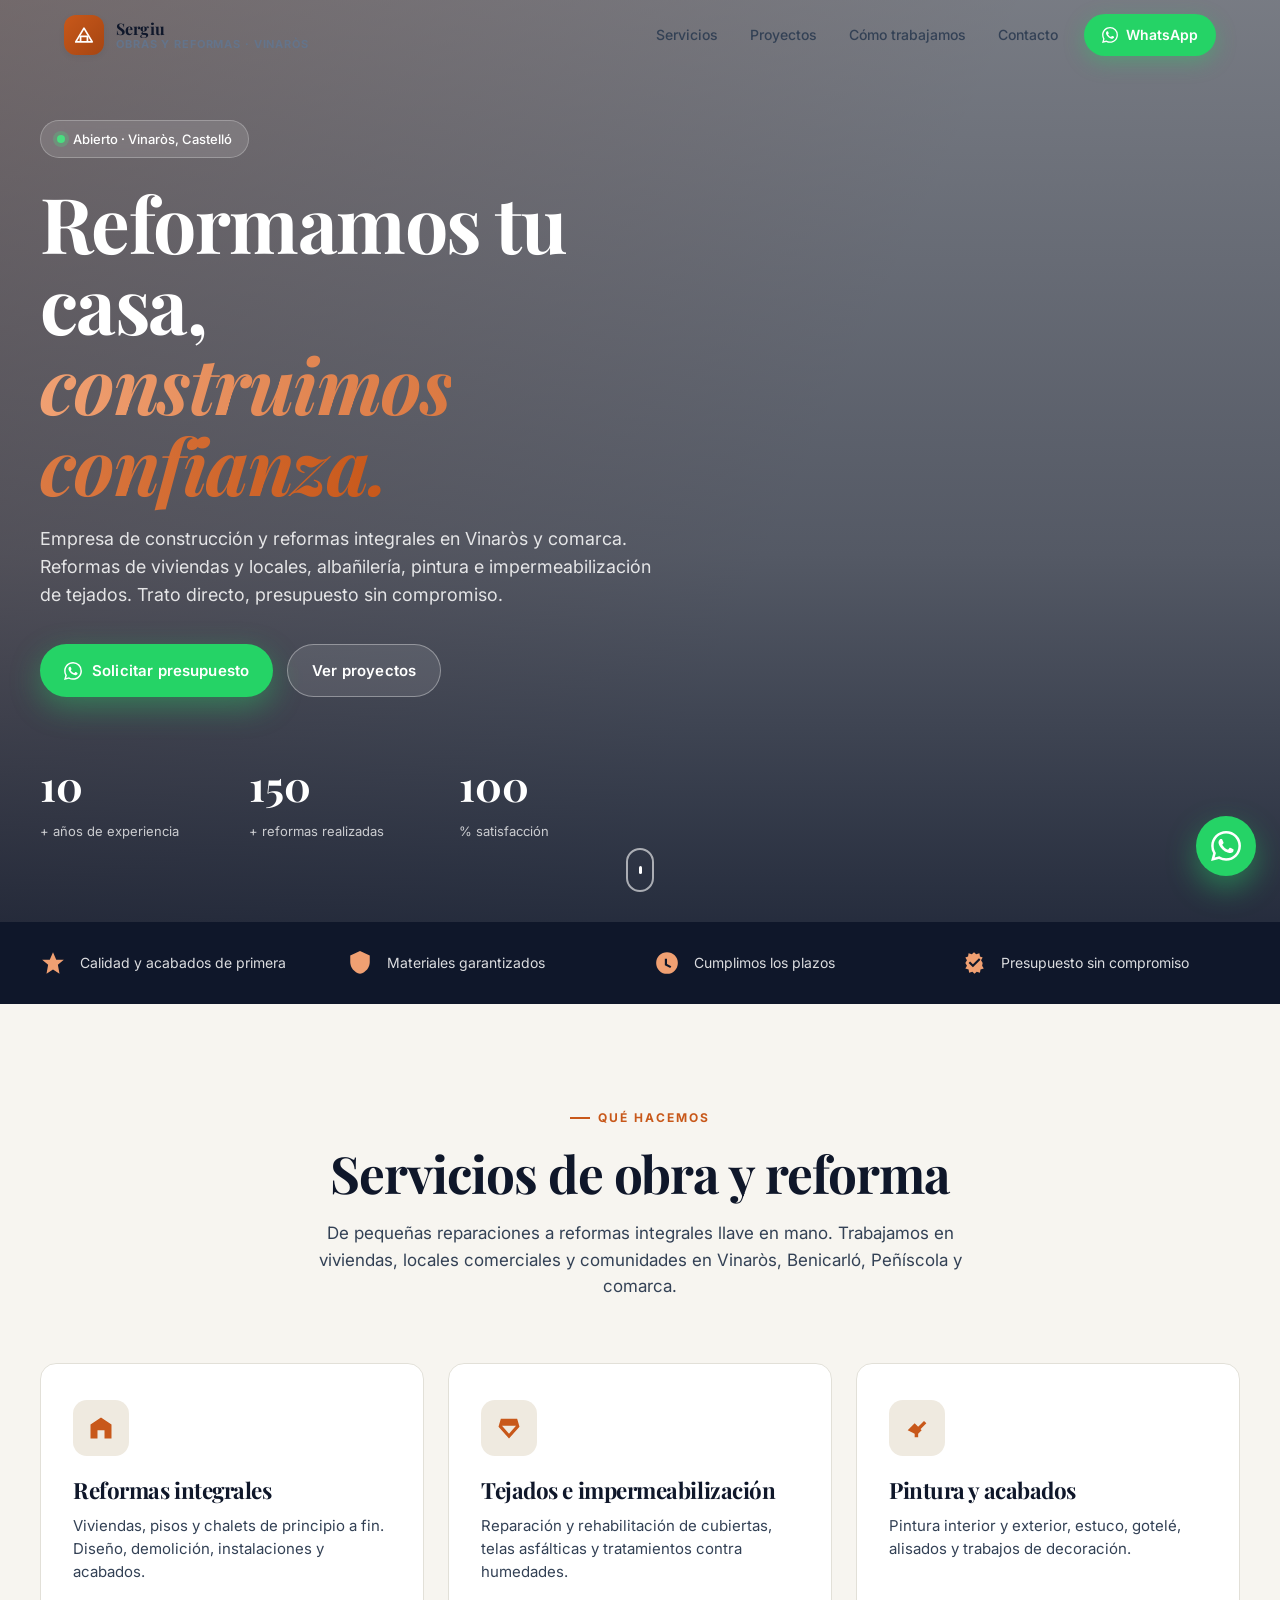
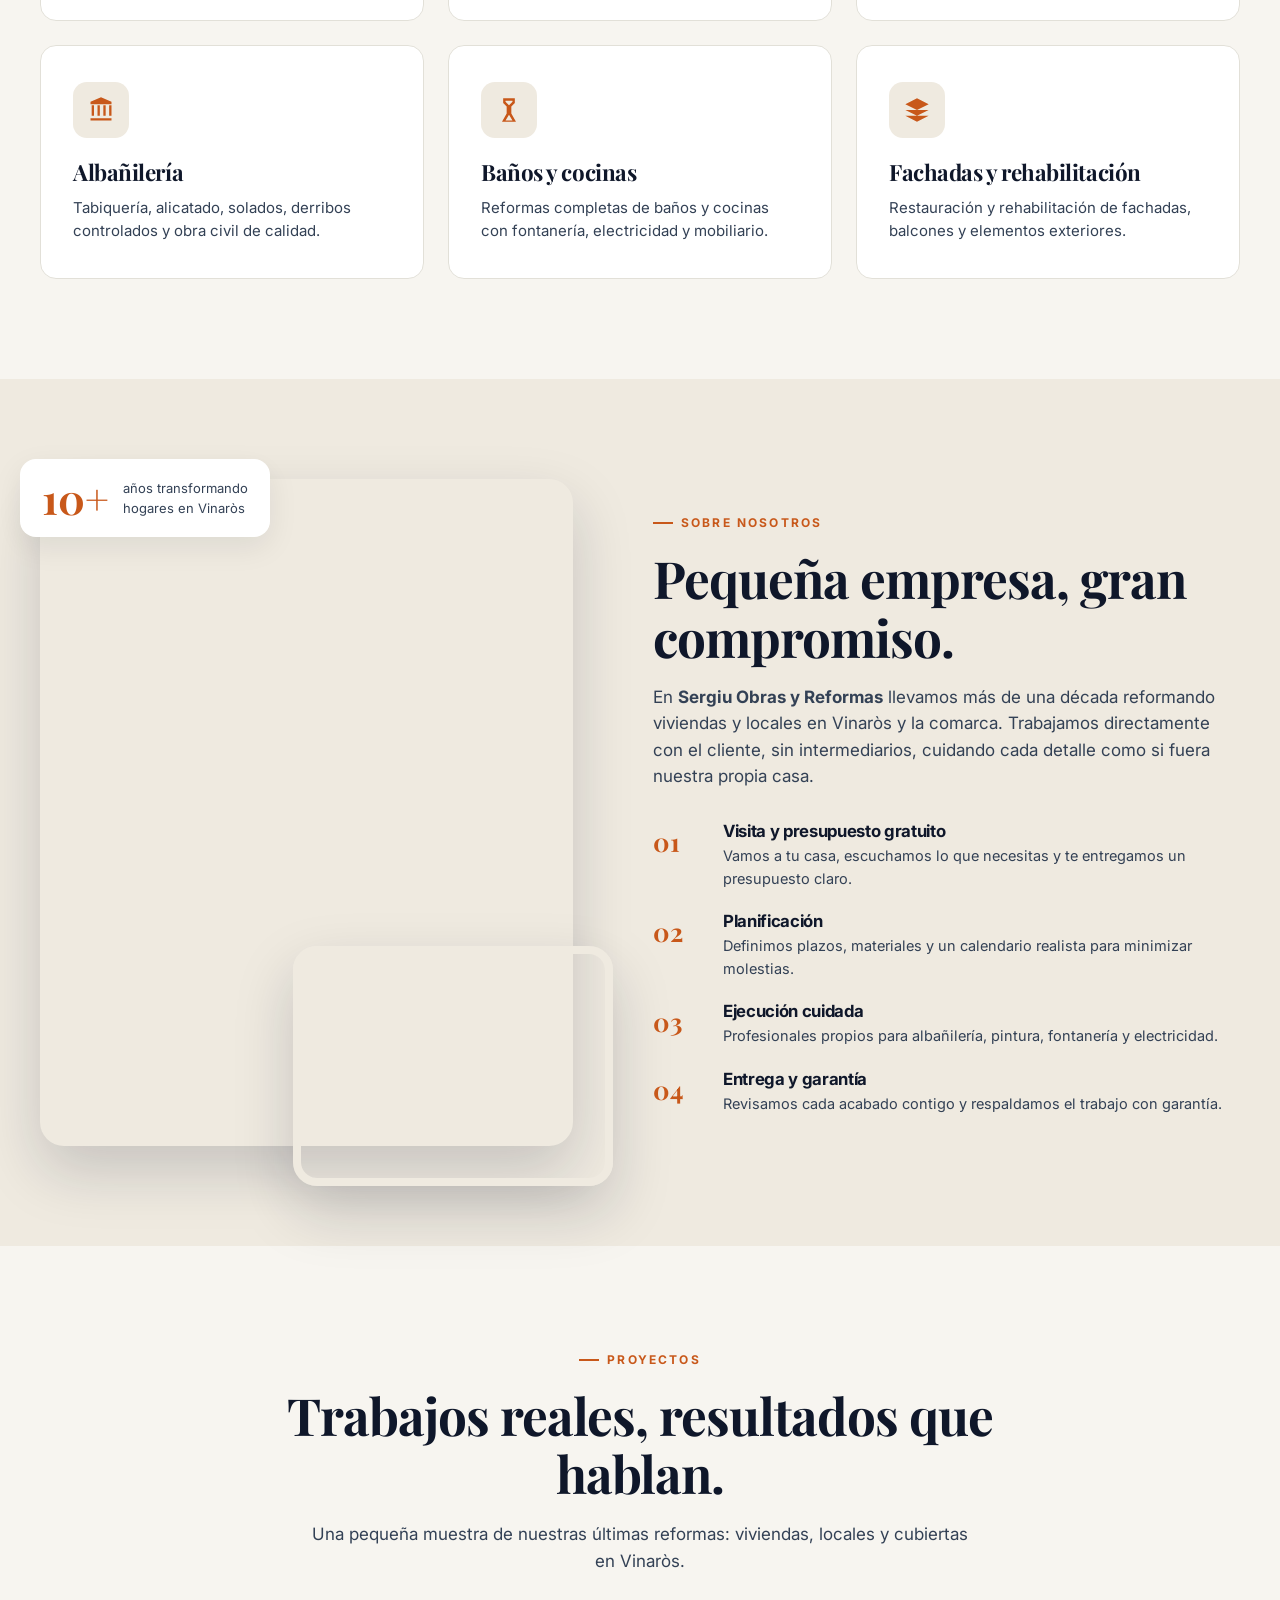
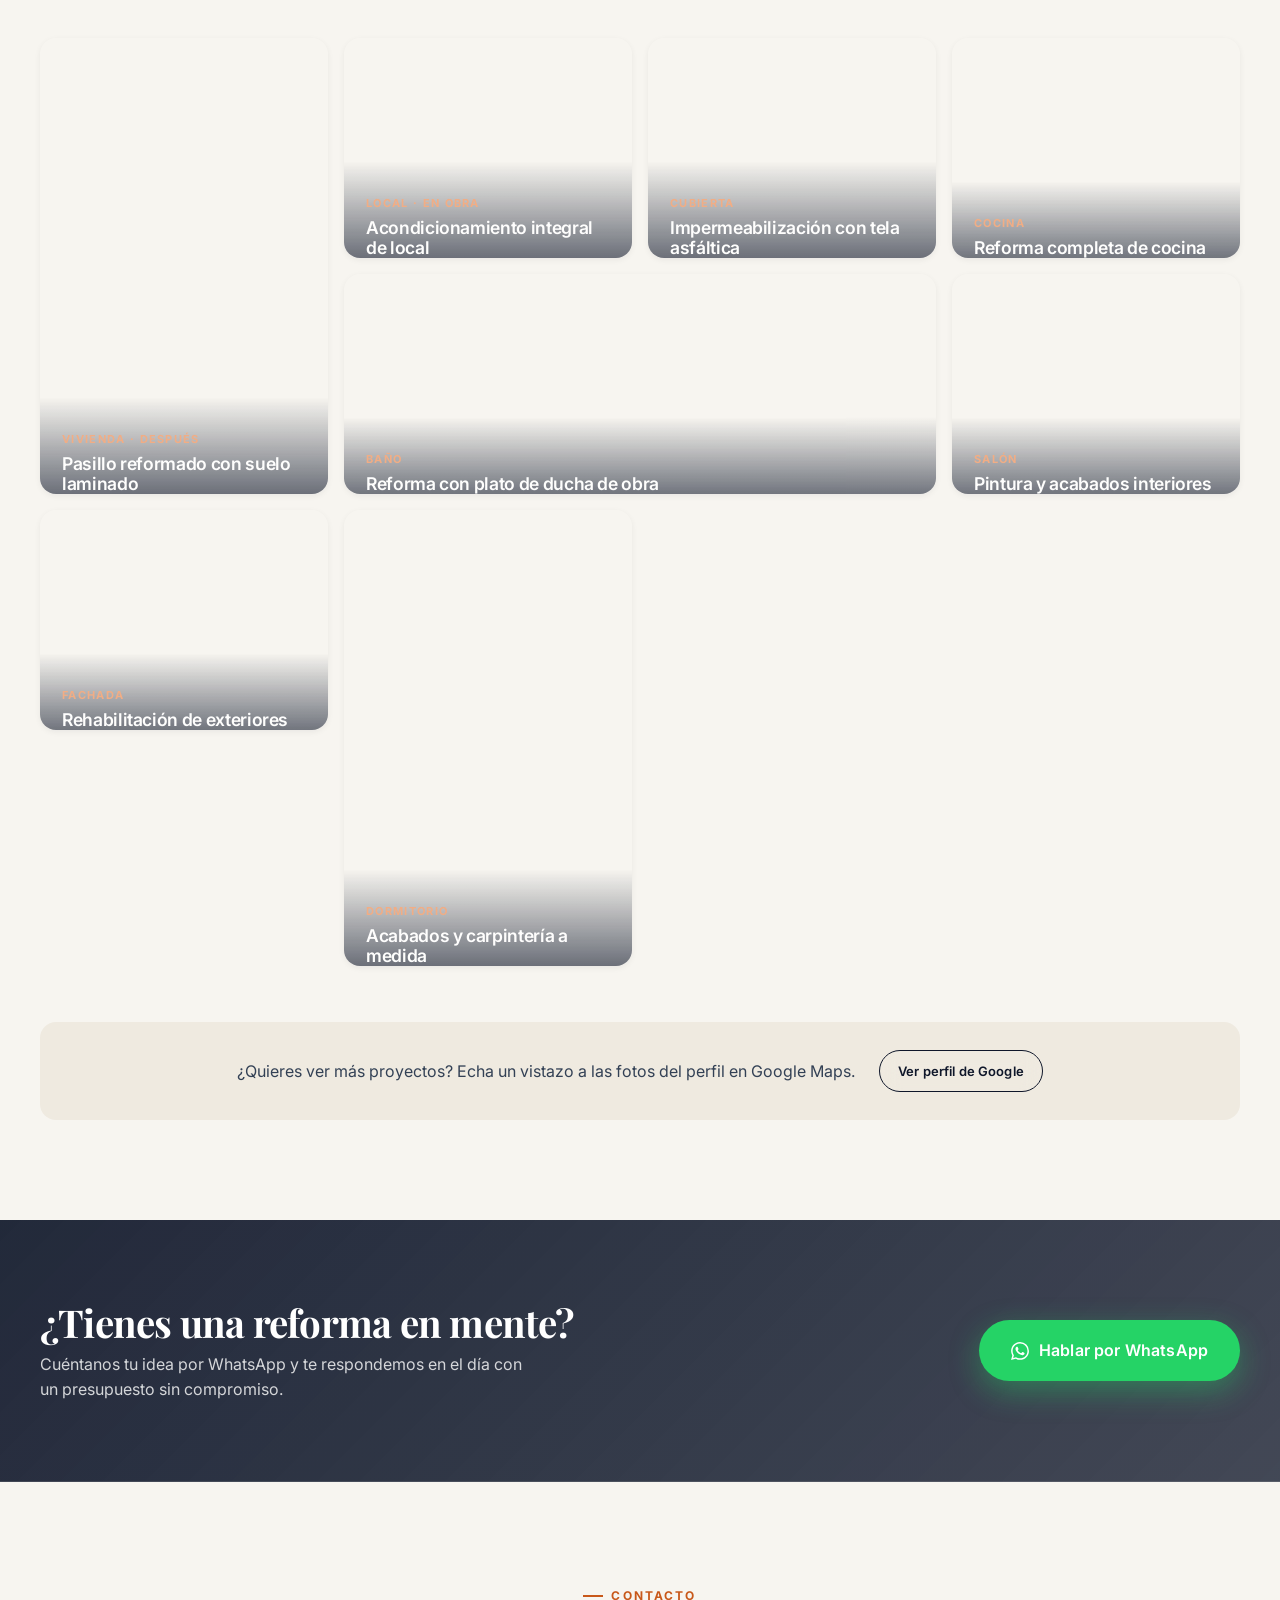
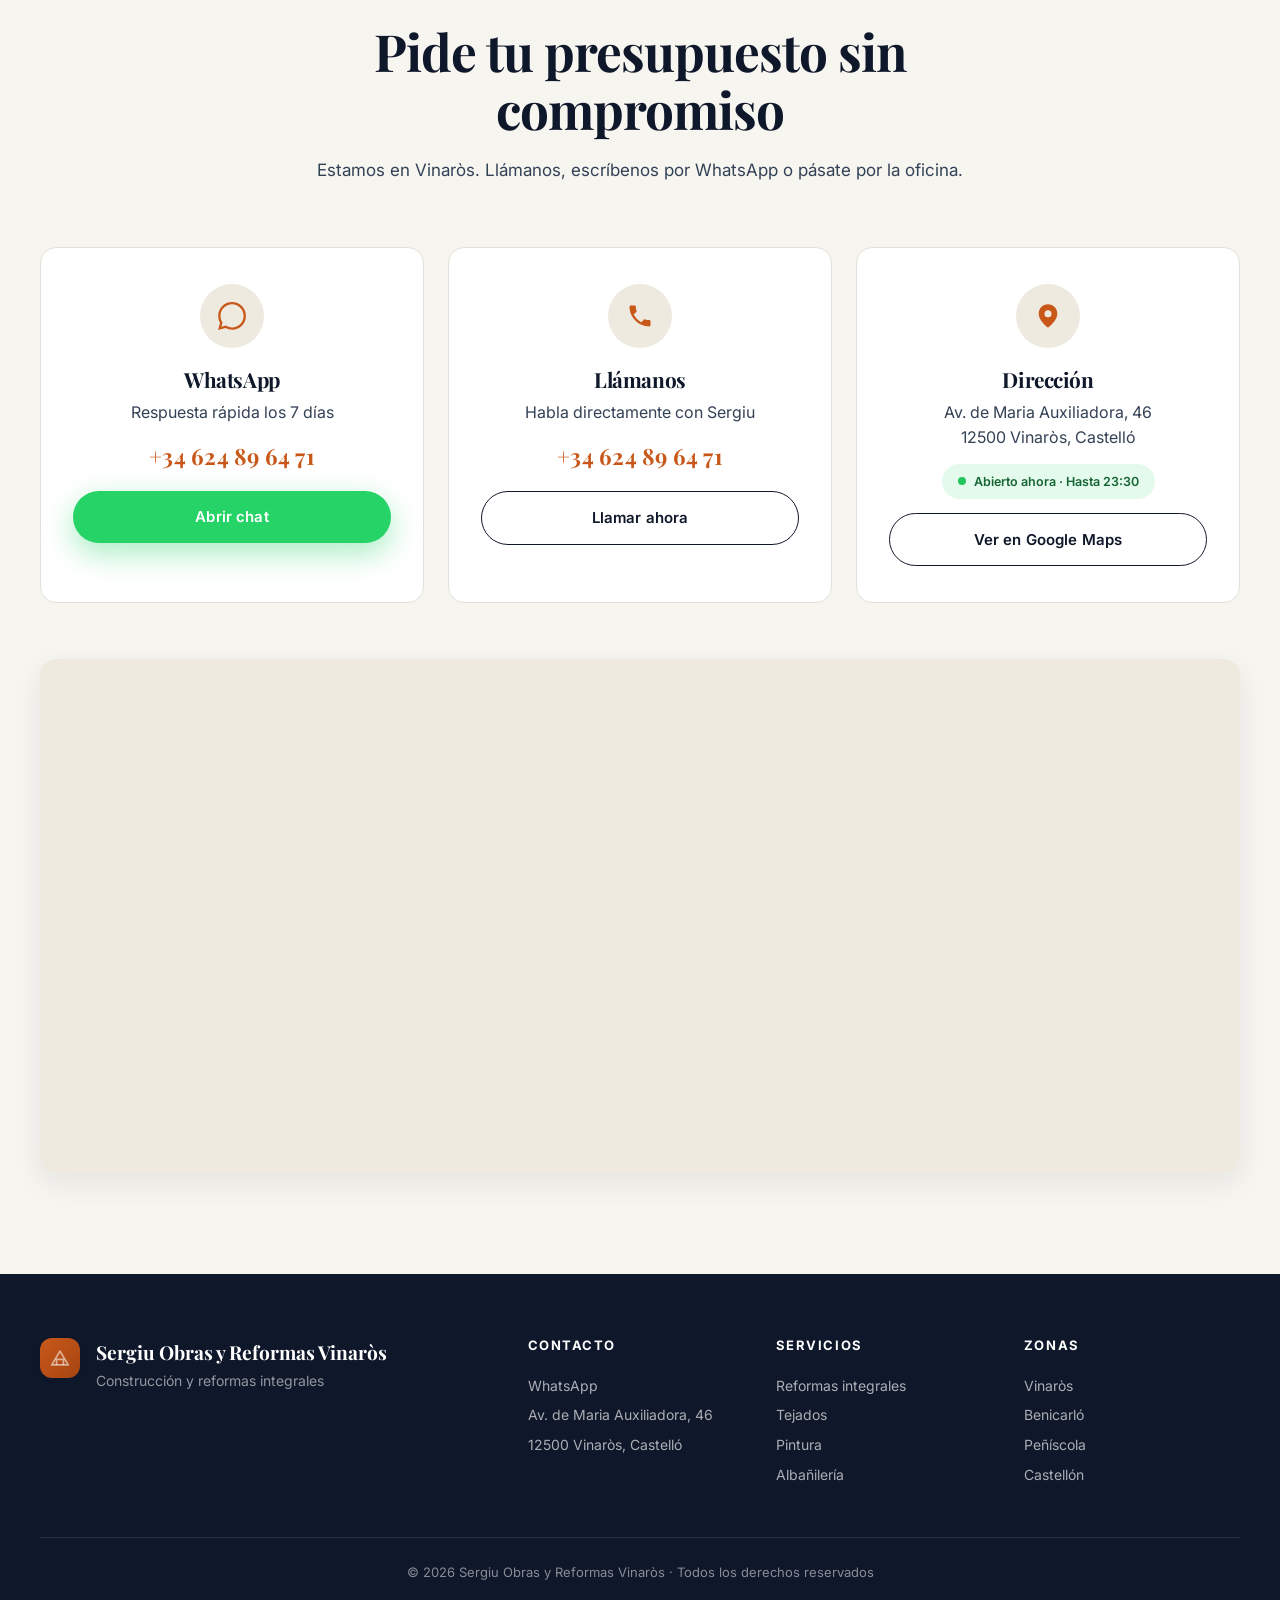
==== commit cb03841c: "Add call-now contact card and refine gallery captions - Split contact section into three cards: What" ====
--- a/index.html
+++ b/index.html
@@ -30,6 +30,7 @@
     "@type": "GeneralContractor",
     "name": "Sergiu Obras y Reformas Vinaròs",
     "image": "assets/img/hero.jpg",
+    "telephone": "+34624896471",
     "description": "Empresa de construcción y reformas integrales en Vinaròs. Albañilería, pintura, impermeabilización de tejados, reformas de viviendas y locales.",
     "address": {
       "@type": "PostalAddress",
@@ -70,7 +71,7 @@
         <a href="#contacto">Contacto</a>
       </nav>
 
-      <a class="nav__cta" href="https://wa.me/34000000000?text=Hola%20Sergiu%2C%20me%20gustar%C3%ADa%20pedir%20un%20presupuesto" target="_blank" rel="noopener">
+      <a class="nav__cta" href="https://wa.me/34624896471?text=Hola%20Sergiu%2C%20me%20gustar%C3%ADa%20pedir%20un%20presupuesto" target="_blank" rel="noopener">
         <svg viewBox="0 0 24 24" aria-hidden="true"><path fill="currentColor" d="M.057 24l1.687-6.163a11.867 11.867 0 01-1.587-5.946C.16 5.335 5.495 0 12.05 0a11.82 11.82 0 018.413 3.488 11.82 11.82 0 013.48 8.414c-.003 6.554-5.338 11.89-11.893 11.89a11.9 11.9 0 01-5.688-1.448L.057 24zm6.597-3.807c1.676.995 3.276 1.591 5.392 1.592 5.448 0 9.886-4.434 9.889-9.885.002-5.462-4.415-9.89-9.881-9.892-5.452 0-9.887 4.434-9.889 9.884-.001 2.225.651 3.891 1.746 5.634l-.999 3.648 3.742-.981zm11.387-5.464c-.074-.124-.272-.198-.57-.347-.297-.149-1.758-.868-2.031-.967-.272-.099-.47-.149-.669.149-.198.297-.768.967-.941 1.165-.173.198-.347.223-.644.074-.297-.149-1.255-.462-2.39-1.475-.883-.788-1.48-1.761-1.653-2.059-.173-.297-.018-.458.13-.606.134-.133.297-.347.446-.521.151-.172.2-.296.3-.495.099-.198.05-.371-.025-.52-.075-.149-.669-1.612-.916-2.207-.242-.579-.487-.5-.669-.51l-.57-.01c-.198 0-.52.074-.792.372s-1.04 1.016-1.04 2.479 1.065 2.876 1.213 3.074c.149.198 2.095 3.2 5.076 4.487.71.306 1.263.489 1.694.626.712.226 1.36.194 1.872.118.571-.085 1.758-.719 2.006-1.413.248-.694.248-1.289.173-1.413z"/></svg>
         WhatsApp
       </a>
@@ -85,7 +86,7 @@
       <a href="#proyectos">Proyectos</a>
       <a href="#proceso">Cómo trabajamos</a>
       <a href="#contacto">Contacto</a>
-      <a class="nav__mobile-cta" href="https://wa.me/34000000000?text=Hola%20Sergiu%2C%20me%20gustar%C3%ADa%20pedir%20un%20presupuesto" target="_blank" rel="noopener">Pedir presupuesto por WhatsApp</a>
+      <a class="nav__mobile-cta" href="https://wa.me/34624896471?text=Hola%20Sergiu%2C%20me%20gustar%C3%ADa%20pedir%20un%20presupuesto" target="_blank" rel="noopener">Pedir presupuesto por WhatsApp</a>
     </div>
   </header>
 
@@ -108,12 +109,13 @@
       </h1>
 
       <p class="hero__sub reveal">
-        Empresa de construcción y reformas integrales en Vinaròs. Albañilería, pintura,
-        impermeabilización de tejados y reformas llave en mano. Presupuesto sin compromiso.
+        Empresa de construcción y reformas integrales en Vinaròs y comarca. Reformas de viviendas
+        y locales, albañilería, pintura e impermeabilización de tejados. Trato directo,
+        presupuesto sin compromiso.
       </p>
 
       <div class="hero__ctas reveal">
-        <a class="btn btn--whatsapp" href="https://wa.me/34000000000?text=Hola%20Sergiu%2C%20me%20gustar%C3%ADa%20pedir%20un%20presupuesto%20para%20una%20reforma." target="_blank" rel="noopener">
+        <a class="btn btn--whatsapp" href="https://wa.me/34624896471?text=Hola%20Sergiu%2C%20me%20gustar%C3%ADa%20pedir%20un%20presupuesto%20para%20una%20reforma." target="_blank" rel="noopener">
           <svg viewBox="0 0 24 24" aria-hidden="true"><path fill="currentColor" d="M.057 24l1.687-6.163a11.867 11.867 0 01-1.587-5.946C.16 5.335 5.495 0 12.05 0a11.82 11.82 0 018.413 3.488 11.82 11.82 0 013.48 8.414c-.003 6.554-5.338 11.89-11.893 11.89a11.9 11.9 0 01-5.688-1.448L.057 24zm6.597-3.807c1.676.995 3.276 1.591 5.392 1.592 5.448 0 9.886-4.434 9.889-9.885.002-5.462-4.415-9.89-9.881-9.892-5.452 0-9.887 4.434-9.889 9.884-.001 2.225.651 3.891 1.746 5.634l-.999 3.648 3.742-.981zm11.387-5.464c-.074-.124-.272-.198-.57-.347-.297-.149-1.758-.868-2.031-.967-.272-.099-.47-.149-.669.149-.198.297-.768.967-.941 1.165-.173.198-.347.223-.644.074-.297-.149-1.255-.462-2.39-1.475-.883-.788-1.48-1.761-1.653-2.059-.173-.297-.018-.458.13-.606.134-.133.297-.347.446-.521.151-.172.2-.296.3-.495.099-.198.05-.371-.025-.52-.075-.149-.669-1.612-.916-2.207-.242-.579-.487-.5-.669-.51l-.57-.01c-.198 0-.52.074-.792.372s-1.04 1.016-1.04 2.479 1.065 2.876 1.213 3.074c.149.198 2.095 3.2 5.076 4.487.71.306 1.263.489 1.694.626.712.226 1.36.194 1.872.118.571-.085 1.758-.719 2.006-1.413.248-.694.248-1.289.173-1.413z"/></svg>
           Solicitar presupuesto
         </a>
@@ -288,67 +290,67 @@
     </div>
 
     <div class="gallery__grid">
-      <figure class="gallery__item gallery__item--tall reveal" data-cat="Reforma integral">
+      <figure class="gallery__item gallery__item--tall reveal">
         <div class="gallery__img gallery__img--1"></div>
         <figcaption>
-          <span>Reforma integral</span>
-          <h4>Pasillo y zonas comunes</h4>
-        </figcaption>
-      </figure>
-
-      <figure class="gallery__item reveal" data-cat="Local comercial">
+          <span>Vivienda · Después</span>
+          <h4>Pasillo reformado con suelo laminado</h4>
+        </figcaption>
+      </figure>
+
+      <figure class="gallery__item reveal">
         <div class="gallery__img gallery__img--2"></div>
         <figcaption>
-          <span>Local comercial</span>
-          <h4>Acondicionamiento integral</h4>
-        </figcaption>
-      </figure>
-
-      <figure class="gallery__item reveal" data-cat="Tejado">
+          <span>Local · En obra</span>
+          <h4>Acondicionamiento integral de local</h4>
+        </figcaption>
+      </figure>
+
+      <figure class="gallery__item reveal">
         <div class="gallery__img gallery__img--3"></div>
         <figcaption>
-          <span>Impermeabilización</span>
-          <h4>Cubierta con tela asfáltica</h4>
-        </figcaption>
-      </figure>
-
-      <figure class="gallery__item reveal" data-cat="Cocina">
+          <span>Cubierta</span>
+          <h4>Impermeabilización con tela asfáltica</h4>
+        </figcaption>
+      </figure>
+
+      <figure class="gallery__item reveal">
         <div class="gallery__img gallery__img--4"></div>
         <figcaption>
           <span>Cocina</span>
-          <h4>Reforma completa</h4>
-        </figcaption>
-      </figure>
-
-      <figure class="gallery__item gallery__item--wide reveal" data-cat="Baño">
+          <h4>Reforma completa de cocina</h4>
+        </figcaption>
+      </figure>
+
+      <figure class="gallery__item gallery__item--wide reveal">
         <div class="gallery__img gallery__img--5"></div>
         <figcaption>
           <span>Baño</span>
-          <h4>Reforma con plato de ducha</h4>
-        </figcaption>
-      </figure>
-
-      <figure class="gallery__item reveal" data-cat="Salón">
+          <h4>Reforma con plato de ducha de obra</h4>
+        </figcaption>
+      </figure>
+
+      <figure class="gallery__item reveal">
         <div class="gallery__img gallery__img--6"></div>
         <figcaption>
           <span>Salón</span>
-          <h4>Pintura y acabados</h4>
-        </figcaption>
-      </figure>
-
-      <figure class="gallery__item reveal" data-cat="Fachada">
+          <h4>Pintura y acabados interiores</h4>
+        </figcaption>
+      </figure>
+
+      <figure class="gallery__item reveal">
         <div class="gallery__img gallery__img--7"></div>
         <figcaption>
           <span>Fachada</span>
-          <h4>Rehabilitación exterior</h4>
-        </figcaption>
-      </figure>
-
-      <figure class="gallery__item gallery__item--tall reveal" data-cat="Dormitorio">
+          <h4>Rehabilitación de exteriores</h4>
+        </figcaption>
+      </figure>
+
+      <figure class="gallery__item gallery__item--tall reveal">
         <div class="gallery__img gallery__img--8"></div>
         <figcaption>
           <span>Dormitorio</span>
-          <h4>Acabados a medida</h4>
+          <h4>Acabados y carpintería a medida</h4>
         </figcaption>
       </figure>
     </div>
@@ -366,7 +368,7 @@
         <h3>¿Tienes una reforma en mente?</h3>
         <p>Cuéntanos tu idea por WhatsApp y te respondemos en el día con un presupuesto sin compromiso.</p>
       </div>
-      <a class="btn btn--whatsapp btn--lg" href="https://wa.me/34000000000?text=Hola%20Sergiu%2C%20me%20gustar%C3%ADa%20pedir%20un%20presupuesto." target="_blank" rel="noopener">
+      <a class="btn btn--whatsapp btn--lg" href="https://wa.me/34624896471?text=Hola%20Sergiu%2C%20me%20gustar%C3%ADa%20pedir%20un%20presupuesto." target="_blank" rel="noopener">
         <svg viewBox="0 0 24 24" aria-hidden="true"><path fill="currentColor" d="M.057 24l1.687-6.163a11.867 11.867 0 01-1.587-5.946C.16 5.335 5.495 0 12.05 0a11.82 11.82 0 018.413 3.488 11.82 11.82 0 013.48 8.414c-.003 6.554-5.338 11.89-11.893 11.89a11.9 11.9 0 01-5.688-1.448L.057 24zm6.597-3.807c1.676.995 3.276 1.591 5.392 1.592 5.448 0 9.886-4.434 9.889-9.885.002-5.462-4.415-9.89-9.881-9.892-5.452 0-9.887 4.434-9.889 9.884-.001 2.225.651 3.891 1.746 5.634l-.999 3.648 3.742-.981zm11.387-5.464c-.074-.124-.272-.198-.57-.347-.297-.149-1.758-.868-2.031-.967-.272-.099-.47-.149-.669.149-.198.297-.768.967-.941 1.165-.173.198-.347.223-.644.074-.297-.149-1.255-.462-2.39-1.475-.883-.788-1.48-1.761-1.653-2.059-.173-.297-.018-.458.13-.606.134-.133.297-.347.446-.521.151-.172.2-.296.3-.495.099-.198.05-.371-.025-.52-.075-.149-.669-1.612-.916-2.207-.242-.579-.487-.5-.669-.51l-.57-.01c-.198 0-.52.074-.792.372s-1.04 1.016-1.04 2.479 1.065 2.876 1.213 3.074c.149.198 2.095 3.2 5.076 4.487.71.306 1.263.489 1.694.626.712.226 1.36.194 1.872.118.571-.085 1.758-.719 2.006-1.413.248-.694.248-1.289.173-1.413z"/></svg>
         Hablar por WhatsApp
       </a>
@@ -390,7 +392,18 @@
         </div>
         <h3>WhatsApp</h3>
         <p>Respuesta rápida los 7 días</p>
-        <a class="btn btn--whatsapp btn--block" href="https://wa.me/34000000000?text=Hola%20Sergiu%2C%20me%20gustar%C3%ADa%20pedir%20un%20presupuesto." target="_blank" rel="noopener">Abrir chat</a>
+        <span class="contact__num">+34 624 89 64 71</span>
+        <a class="btn btn--whatsapp btn--block" href="https://wa.me/34624896471?text=Hola%20Sergiu%2C%20me%20gustar%C3%ADa%20pedir%20un%20presupuesto." target="_blank" rel="noopener">Abrir chat</a>
+      </div>
+
+      <div class="contact__card reveal">
+        <div class="contact__icon">
+          <svg viewBox="0 0 24 24" aria-hidden="true"><path fill="currentColor" d="M20 15.5c-1.2 0-2.5-.2-3.6-.6-.3-.1-.7 0-1 .2l-2.2 2.2c-2.8-1.4-5.1-3.8-6.6-6.6l2.2-2.2c.3-.3.4-.7.2-1-.4-1.1-.6-2.4-.6-3.6 0-.6-.4-1-1-1H4c-.6 0-1 .4-1 1 0 9.4 7.6 17 17 17 .6 0 1-.4 1-1v-3.4c0-.6-.4-1-1-1z"/></svg>
+        </div>
+        <h3>Llámanos</h3>
+        <p>Habla directamente con Sergiu</p>
+        <span class="contact__num">+34 624 89 64 71</span>
+        <a class="btn btn--ghost btn--block" href="tel:+34624896471">Llamar ahora</a>
       </div>
 
       <div class="contact__card reveal">
@@ -399,16 +412,8 @@
         </div>
         <h3>Dirección</h3>
         <p>Av. de Maria Auxiliadora, 46<br />12500 Vinaròs, Castelló</p>
+        <span class="contact__pill contact__pill--green">Abierto ahora · Hasta 23:30</span>
         <a class="btn btn--ghost btn--block" href="https://www.google.com/maps/search/?api=1&query=Sergiu+Obras+y+Reformas+Vinaros+Av.+de+Maria+Auxiliadora+46+Vinar%C3%B2s" target="_blank" rel="noopener">Ver en Google Maps</a>
-      </div>
-
-      <div class="contact__card reveal">
-        <div class="contact__icon">
-          <svg viewBox="0 0 24 24" aria-hidden="true"><path fill="currentColor" d="M12 8v5l4 2-1 1.5L10 14V8h2zM12 2a10 10 0 100 20 10 10 0 000-20z"/></svg>
-        </div>
-        <h3>Horario</h3>
-        <p>Abierto · Cierra a las 23:30<br />Lunes a domingo</p>
-        <span class="contact__pill">Abierto ahora</span>
       </div>
     </div>
 
@@ -441,7 +446,7 @@
       <div class="footer__cols">
         <div>
           <h5>Contacto</h5>
-          <a href="https://wa.me/34000000000" target="_blank" rel="noopener">WhatsApp</a>
+          <a href="https://wa.me/34624896471" target="_blank" rel="noopener">WhatsApp</a>
           <a href="https://www.google.com/maps/search/?api=1&query=Av.+de+Maria+Auxiliadora+46+Vinar%C3%B2s" target="_blank" rel="noopener">Av. de Maria Auxiliadora, 46</a>
           <span>12500 Vinaròs, Castelló</span>
         </div>
@@ -468,7 +473,7 @@
   </footer>
 
   <!-- Floating WhatsApp -->
-  <a class="float-wa" href="https://wa.me/34000000000?text=Hola%20Sergiu%2C%20me%20gustar%C3%ADa%20pedir%20un%20presupuesto." target="_blank" rel="noopener" aria-label="Chatear por WhatsApp">
+  <a class="float-wa" href="https://wa.me/34624896471?text=Hola%20Sergiu%2C%20me%20gustar%C3%ADa%20pedir%20un%20presupuesto." target="_blank" rel="noopener" aria-label="Chatear por WhatsApp">
     <svg viewBox="0 0 24 24" aria-hidden="true"><path fill="currentColor" d="M.057 24l1.687-6.163a11.867 11.867 0 01-1.587-5.946C.16 5.335 5.495 0 12.05 0a11.82 11.82 0 018.413 3.488 11.82 11.82 0 013.48 8.414c-.003 6.554-5.338 11.89-11.893 11.89a11.9 11.9 0 01-5.688-1.448L.057 24zm6.597-3.807c1.676.995 3.276 1.591 5.392 1.592 5.448 0 9.886-4.434 9.889-9.885.002-5.462-4.415-9.89-9.881-9.892-5.452 0-9.887 4.434-9.889 9.884-.001 2.225.651 3.891 1.746 5.634l-.999 3.648 3.742-.981zm11.387-5.464c-.074-.124-.272-.198-.57-.347-.297-.149-1.758-.868-2.031-.967-.272-.099-.47-.149-.669.149-.198.297-.768.967-.941 1.165-.173.198-.347.223-.644.074-.297-.149-1.255-.462-2.39-1.475-.883-.788-1.48-1.761-1.653-2.059-.173-.297-.018-.458.13-.606.134-.133.297-.347.446-.521.151-.172.2-.296.3-.495.099-.198.05-.371-.025-.52-.075-.149-.669-1.612-.916-2.207-.242-.579-.487-.5-.669-.51l-.57-.01c-.198 0-.52.074-.792.372s-1.04 1.016-1.04 2.479 1.065 2.876 1.213 3.074c.149.198 2.095 3.2 5.076 4.487.71.306 1.263.489 1.694.626.712.226 1.36.194 1.872.118.571-.085 1.758-.719 2.006-1.413.248-.694.248-1.289.173-1.413z"/></svg>
   </a>
 
--- a/assets/css/styles.css
+++ b/assets/css/styles.css
@@ -669,17 +669,27 @@
 }
 .contact__icon svg { width: 28px; height: 28px; }
 .contact__card h3 { font-size: 1.3rem; margin-bottom: 8px; }
-.contact__card p { color: var(--ink-soft); margin-bottom: 20px; flex: 1; }
+.contact__card p { color: var(--ink-soft); margin-bottom: 14px; }
+.contact__num {
+  display: block;
+  font-family: 'Playfair Display', serif;
+  font-size: 1.4rem;
+  font-weight: 700;
+  color: var(--brand);
+  margin-bottom: 18px;
+  letter-spacing: 0.01em;
+}
 .contact__pill {
   display: inline-flex;
   align-items: center;
   gap: 8px;
-  padding: 10px 20px;
+  padding: 8px 16px;
   background: rgba(74, 222, 128, 0.15);
   color: #166534;
   font-weight: 600;
-  font-size: 13px;
+  font-size: 12.5px;
   border-radius: 999px;
+  margin-bottom: 14px;
 }
 .contact__pill::before {
   content: '';
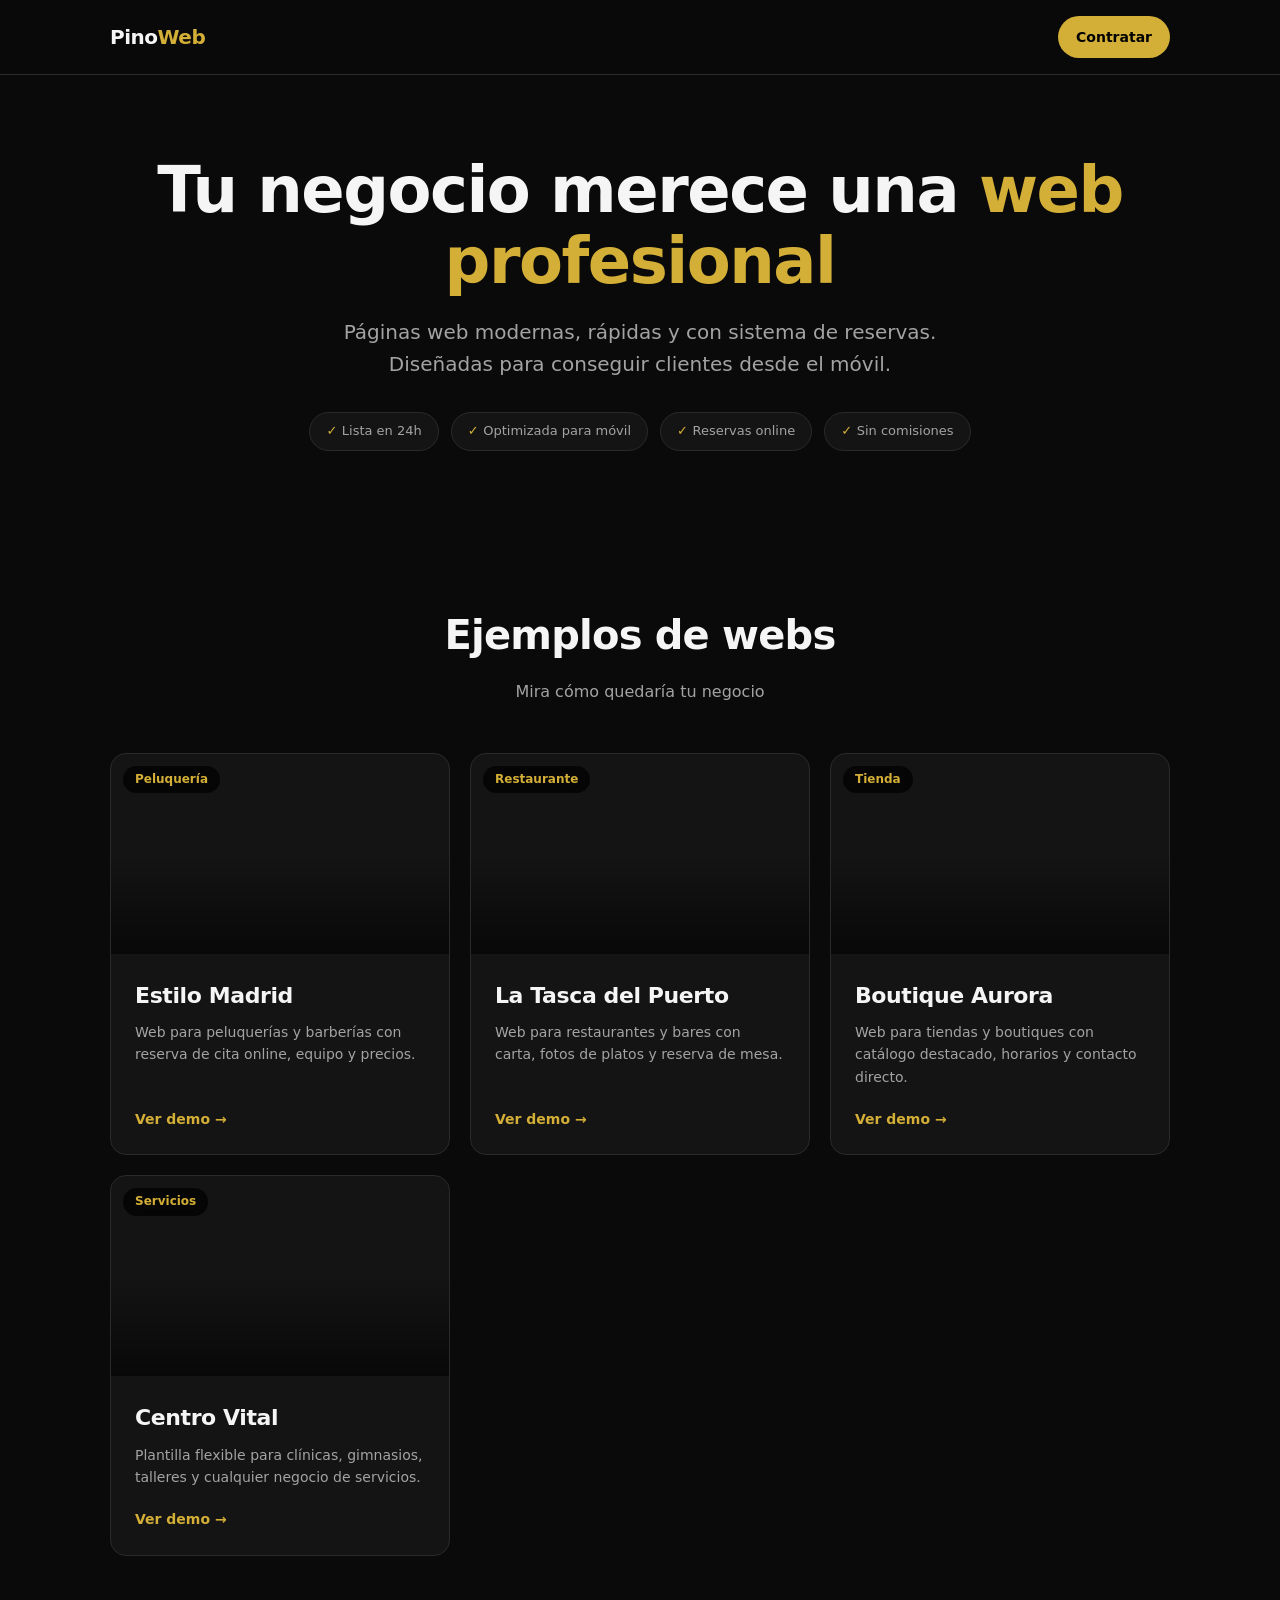
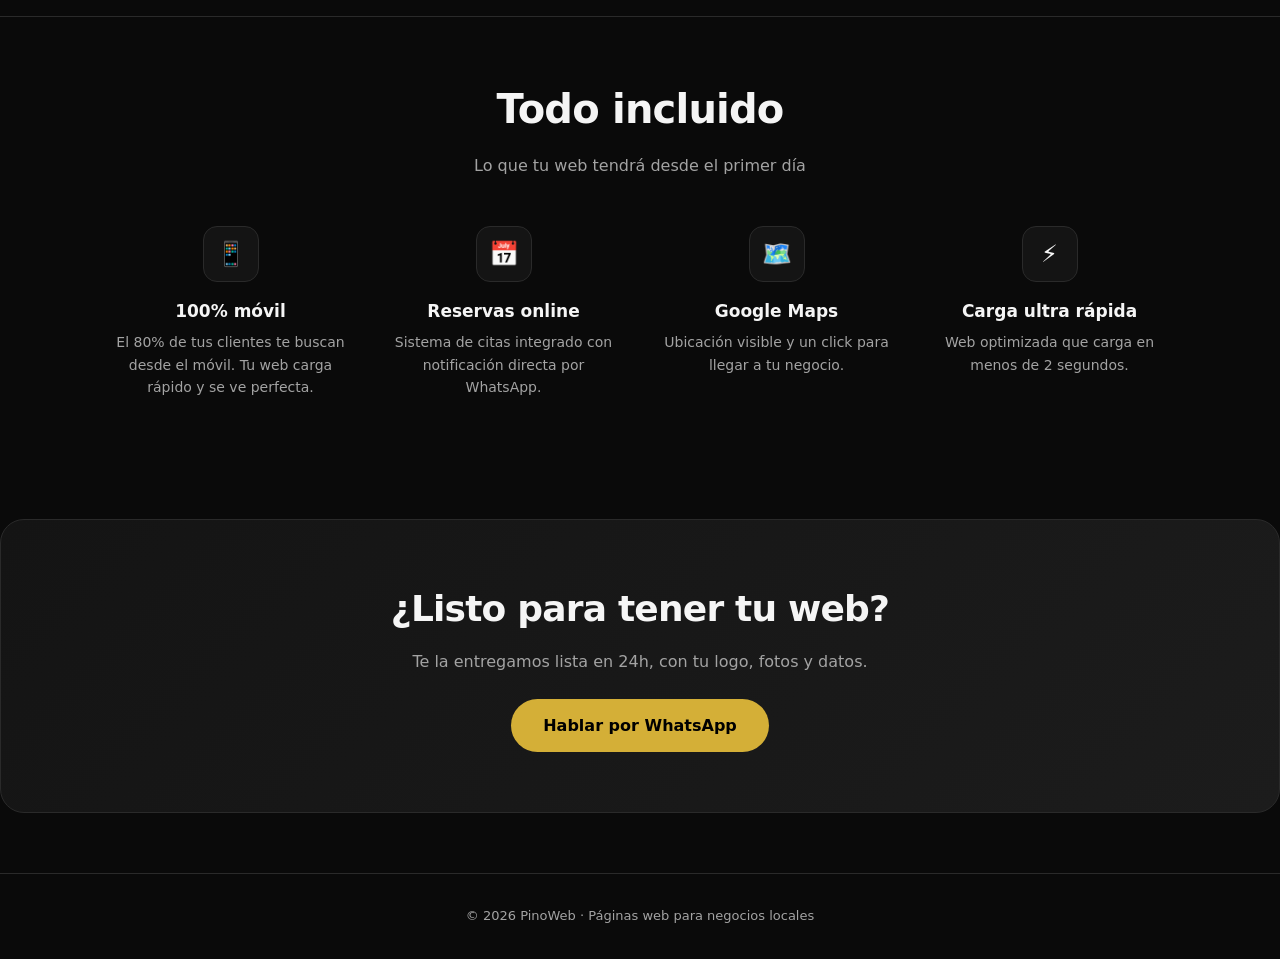
==== commit 4f4171e4: "Add business website templates with online booking Mobile-first templates for local businesses (hair" ====
--- a/index.html
+++ b/index.html
@@ -1,482 +1,309 @@
 <!DOCTYPE html>
 <html lang="es">
 <head>
-  <meta charset="UTF-8" />
-  <meta name="viewport" content="width=device-width, initial-scale=1.0, viewport-fit=cover" />
-  <meta name="theme-color" content="#0f172a" />
-  <meta name="description" content="Sergiu Obras y Reformas Vinaròs — Empresa de construcción y reformas integrales en Vinaròs y comarca. Albañilería, pintura, impermeabilización de tejados, reformas de viviendas y locales. Presupuesto sin compromiso por WhatsApp." />
-  <meta name="keywords" content="reformas Vinaròs, obras Vinaròs, reformas integrales, albañilería, impermeabilización tejados, pintura, reformas Castellón, Sergiu obras" />
-  <meta name="robots" content="index,follow" />
-  <meta name="author" content="Sergiu Obras y Reformas Vinaròs" />
-
-  <!-- Open Graph -->
-  <meta property="og:type" content="website" />
-  <meta property="og:title" content="Sergiu Obras y Reformas Vinaròs" />
-  <meta property="og:description" content="Reformas integrales, albañilería e impermeabilización en Vinaròs. Presupuesto sin compromiso." />
-  <meta property="og:locale" content="es_ES" />
-
-  <title>Sergiu Obras y Reformas Vinaròs · Reformas integrales en Vinaròs</title>
-
-  <link rel="preconnect" href="https://fonts.googleapis.com" />
-  <link rel="preconnect" href="https://fonts.gstatic.com" crossorigin />
-  <link href="https://fonts.googleapis.com/css2?family=Inter:wght@400;500;600;700;800;900&family=Playfair+Display:wght@600;700;800&display=swap" rel="stylesheet" />
-
-  <link rel="stylesheet" href="assets/css/styles.css" />
-  <link rel="icon" type="image/svg+xml" href="assets/img/favicon.svg" />
-
-  <script type="application/ld+json">
-  {
-    "@context": "https://schema.org",
-    "@type": "GeneralContractor",
-    "name": "Sergiu Obras y Reformas Vinaròs",
-    "image": "assets/img/hero.jpg",
-    "telephone": "+34624896471",
-    "description": "Empresa de construcción y reformas integrales en Vinaròs. Albañilería, pintura, impermeabilización de tejados, reformas de viviendas y locales.",
-    "address": {
-      "@type": "PostalAddress",
-      "streetAddress": "Av. de Maria Auxiliadora, 46",
-      "postalCode": "12500",
-      "addressLocality": "Vinaròs",
-      "addressRegion": "Castelló",
-      "addressCountry": "ES"
-    },
-    "openingHours": "Mo-Su 08:00-23:30",
-    "areaServed": ["Vinaròs", "Benicarló", "Peñíscola", "Castellón"],
-    "priceRange": "€€"
-  }
-  </script>
+<meta charset="UTF-8">
+<meta name="viewport" content="width=device-width, initial-scale=1.0">
+<title>Pino Web · Páginas web para negocios locales</title>
+<meta name="description" content="Páginas web modernas, rápidas y con reservas para tu negocio local. Listas en 24h.">
+<style>
+  * { box-sizing: border-box; margin: 0; padding: 0; }
+  :root {
+    --bg: #0a0a0a;
+    --surface: #141414;
+    --surface-2: #1c1c1c;
+    --text: #f5f5f5;
+    --text-dim: #a3a3a3;
+    --accent: #d4af37;
+    --accent-2: #f4c842;
+    --border: #2a2a2a;
+    --radius: 16px;
+  }
+  html { scroll-behavior: smooth; }
+  body {
+    font-family: -apple-system, BlinkMacSystemFont, 'Segoe UI', system-ui, sans-serif;
+    background: var(--bg);
+    color: var(--text);
+    line-height: 1.6;
+    -webkit-font-smoothing: antialiased;
+  }
+  .container { max-width: 1100px; margin: 0 auto; padding: 0 20px; }
+
+  /* NAV */
+  nav {
+    position: sticky; top: 0; z-index: 100;
+    background: rgba(10,10,10,0.85);
+    backdrop-filter: blur(12px);
+    border-bottom: 1px solid var(--border);
+    padding: 16px 0;
+  }
+  nav .container { display: flex; justify-content: space-between; align-items: center; }
+  .logo { font-weight: 800; font-size: 20px; letter-spacing: -0.5px; }
+  .logo span { color: var(--accent); }
+  .nav-cta {
+    background: var(--accent); color: #000;
+    padding: 10px 18px; border-radius: 100px;
+    text-decoration: none; font-weight: 600; font-size: 14px;
+    transition: transform 0.2s;
+  }
+  .nav-cta:hover { transform: translateY(-1px); }
+
+  /* HERO */
+  .hero { padding: 80px 0 60px; text-align: center; }
+  .hero h1 {
+    font-size: clamp(36px, 6vw, 64px);
+    font-weight: 800;
+    letter-spacing: -1.5px;
+    line-height: 1.1;
+    margin-bottom: 20px;
+  }
+  .hero h1 span { color: var(--accent); }
+  .hero p {
+    font-size: clamp(16px, 2vw, 20px);
+    color: var(--text-dim);
+    max-width: 600px;
+    margin: 0 auto 32px;
+  }
+  .badges { display: flex; gap: 12px; justify-content: center; flex-wrap: wrap; margin-bottom: 32px; }
+  .badge {
+    background: var(--surface); border: 1px solid var(--border);
+    padding: 8px 16px; border-radius: 100px;
+    font-size: 13px; color: var(--text-dim);
+  }
+  .badge::before { content: "✓ "; color: var(--accent); font-weight: 700; }
+
+  /* TEMPLATES GRID */
+  .templates { padding: 60px 0; }
+  .section-title {
+    font-size: clamp(28px, 4vw, 40px);
+    font-weight: 700;
+    letter-spacing: -0.8px;
+    margin-bottom: 12px;
+    text-align: center;
+  }
+  .section-sub {
+    color: var(--text-dim);
+    text-align: center;
+    margin-bottom: 48px;
+  }
+  .grid {
+    display: grid;
+    grid-template-columns: repeat(auto-fit, minmax(280px, 1fr));
+    gap: 20px;
+  }
+  .card {
+    background: var(--surface);
+    border: 1px solid var(--border);
+    border-radius: var(--radius);
+    overflow: hidden;
+    text-decoration: none;
+    color: inherit;
+    display: flex; flex-direction: column;
+    transition: transform 0.25s, border-color 0.25s;
+  }
+  .card:hover {
+    transform: translateY(-4px);
+    border-color: var(--accent);
+  }
+  .card-img {
+    height: 200px;
+    background-size: cover; background-position: center;
+    position: relative;
+  }
+  .card-img::after {
+    content: "";
+    position: absolute; inset: 0;
+    background: linear-gradient(180deg, transparent 50%, rgba(0,0,0,0.6));
+  }
+  .card-tag {
+    position: absolute; top: 12px; left: 12px;
+    background: rgba(0,0,0,0.7); backdrop-filter: blur(8px);
+    color: var(--accent);
+    padding: 4px 12px; border-radius: 100px;
+    font-size: 12px; font-weight: 600;
+    z-index: 1;
+  }
+  .card-body { padding: 24px; flex: 1; display: flex; flex-direction: column; }
+  .card h3 { font-size: 22px; margin-bottom: 8px; letter-spacing: -0.4px; }
+  .card p { color: var(--text-dim); font-size: 14px; margin-bottom: 20px; flex: 1; }
+  .card-link {
+    color: var(--accent); font-weight: 600; font-size: 14px;
+    display: inline-flex; align-items: center; gap: 6px;
+  }
+
+  /* FEATURES */
+  .features { padding: 60px 0; border-top: 1px solid var(--border); }
+  .feat-grid {
+    display: grid; grid-template-columns: repeat(auto-fit, minmax(220px, 1fr));
+    gap: 32px;
+  }
+  .feat { text-align: center; }
+  .feat-icon {
+    width: 56px; height: 56px;
+    background: var(--surface);
+    border: 1px solid var(--border);
+    border-radius: 14px;
+    display: flex; align-items: center; justify-content: center;
+    margin: 0 auto 16px;
+    font-size: 24px;
+  }
+  .feat h4 { margin-bottom: 6px; font-size: 17px; }
+  .feat p { color: var(--text-dim); font-size: 14px; }
+
+  /* CTA */
+  .cta-section {
+    margin: 60px 0;
+    padding: 60px 32px;
+    background: linear-gradient(135deg, var(--surface) 0%, var(--surface-2) 100%);
+    border: 1px solid var(--border);
+    border-radius: 24px;
+    text-align: center;
+  }
+  .cta-section h2 {
+    font-size: clamp(28px, 4vw, 36px);
+    margin-bottom: 12px;
+    letter-spacing: -0.8px;
+  }
+  .cta-section p { color: var(--text-dim); margin-bottom: 24px; }
+  .btn-primary {
+    display: inline-block;
+    background: var(--accent); color: #000;
+    padding: 14px 32px; border-radius: 100px;
+    text-decoration: none; font-weight: 700;
+    transition: transform 0.2s;
+  }
+  .btn-primary:hover { transform: translateY(-2px); }
+
+  footer {
+    padding: 32px 0;
+    border-top: 1px solid var(--border);
+    color: var(--text-dim);
+    font-size: 13px;
+    text-align: center;
+  }
+</style>
 </head>
 <body>
 
-  <!-- ============== NAV ============== -->
-  <header class="nav" id="nav">
-    <div class="nav__inner">
-      <a href="#inicio" class="nav__brand" aria-label="Sergiu Obras y Reformas Vinaròs">
-        <span class="nav__logo">
-          <svg viewBox="0 0 32 32" fill="none" aria-hidden="true">
-            <path d="M4 26L16 6l12 20H4z" stroke="currentColor" stroke-width="2.5" stroke-linejoin="round"/>
-            <path d="M11 26V18h10v8" stroke="currentColor" stroke-width="2.5" stroke-linejoin="round"/>
-          </svg>
-        </span>
-        <span class="nav__name">
-          <strong>Sergiu</strong>
-          <em>Obras y Reformas · Vinaròs</em>
-        </span>
+<nav>
+  <div class="container">
+    <div class="logo">Pino<span>Web</span></div>
+    <a href="#contacto" class="nav-cta">Contratar</a>
+  </div>
+</nav>
+
+<header class="hero">
+  <div class="container">
+    <h1>Tu negocio merece una <span>web profesional</span></h1>
+    <p>Páginas web modernas, rápidas y con sistema de reservas. Diseñadas para conseguir clientes desde el móvil.</p>
+    <div class="badges">
+      <span class="badge">Lista en 24h</span>
+      <span class="badge">Optimizada para móvil</span>
+      <span class="badge">Reservas online</span>
+      <span class="badge">Sin comisiones</span>
+    </div>
+  </div>
+</header>
+
+<section class="templates">
+  <div class="container">
+    <h2 class="section-title">Ejemplos de webs</h2>
+    <p class="section-sub">Mira cómo quedaría tu negocio</p>
+    <div class="grid">
+
+      <a href="templates/peluqueria/" class="card">
+        <div class="card-img" style="background-image: url('https://images.unsplash.com/photo-1503951914875-452162b0f3f1?w=800&q=80');">
+          <span class="card-tag">Peluquería</span>
+        </div>
+        <div class="card-body">
+          <h3>Estilo Madrid</h3>
+          <p>Web para peluquerías y barberías con reserva de cita online, equipo y precios.</p>
+          <span class="card-link">Ver demo →</span>
+        </div>
       </a>
 
-      <nav class="nav__links" aria-label="Menú principal">
-        <a href="#servicios">Servicios</a>
-        <a href="#proyectos">Proyectos</a>
-        <a href="#proceso">Cómo trabajamos</a>
-        <a href="#contacto">Contacto</a>
-      </nav>
-
-      <a class="nav__cta" href="https://wa.me/34624896471?text=Hola%20Sergiu%2C%20me%20gustar%C3%ADa%20pedir%20un%20presupuesto" target="_blank" rel="noopener">
-        <svg viewBox="0 0 24 24" aria-hidden="true"><path fill="currentColor" d="M.057 24l1.687-6.163a11.867 11.867 0 01-1.587-5.946C.16 5.335 5.495 0 12.05 0a11.82 11.82 0 018.413 3.488 11.82 11.82 0 013.48 8.414c-.003 6.554-5.338 11.89-11.893 11.89a11.9 11.9 0 01-5.688-1.448L.057 24zm6.597-3.807c1.676.995 3.276 1.591 5.392 1.592 5.448 0 9.886-4.434 9.889-9.885.002-5.462-4.415-9.89-9.881-9.892-5.452 0-9.887 4.434-9.889 9.884-.001 2.225.651 3.891 1.746 5.634l-.999 3.648 3.742-.981zm11.387-5.464c-.074-.124-.272-.198-.57-.347-.297-.149-1.758-.868-2.031-.967-.272-.099-.47-.149-.669.149-.198.297-.768.967-.941 1.165-.173.198-.347.223-.644.074-.297-.149-1.255-.462-2.39-1.475-.883-.788-1.48-1.761-1.653-2.059-.173-.297-.018-.458.13-.606.134-.133.297-.347.446-.521.151-.172.2-.296.3-.495.099-.198.05-.371-.025-.52-.075-.149-.669-1.612-.916-2.207-.242-.579-.487-.5-.669-.51l-.57-.01c-.198 0-.52.074-.792.372s-1.04 1.016-1.04 2.479 1.065 2.876 1.213 3.074c.149.198 2.095 3.2 5.076 4.487.71.306 1.263.489 1.694.626.712.226 1.36.194 1.872.118.571-.085 1.758-.719 2.006-1.413.248-.694.248-1.289.173-1.413z"/></svg>
-        WhatsApp
+      <a href="templates/restaurante/" class="card">
+        <div class="card-img" style="background-image: url('https://images.unsplash.com/photo-1517248135467-4c7edcad34c4?w=800&q=80');">
+          <span class="card-tag">Restaurante</span>
+        </div>
+        <div class="card-body">
+          <h3>La Tasca del Puerto</h3>
+          <p>Web para restaurantes y bares con carta, fotos de platos y reserva de mesa.</p>
+          <span class="card-link">Ver demo →</span>
+        </div>
       </a>
 
-      <button class="nav__burger" id="navBurger" aria-label="Abrir menú" aria-expanded="false">
-        <span></span><span></span><span></span>
-      </button>
+      <a href="templates/tienda/" class="card">
+        <div class="card-img" style="background-image: url('https://images.unsplash.com/photo-1441984904996-e0b6ba687e04?w=800&q=80');">
+          <span class="card-tag">Tienda</span>
+        </div>
+        <div class="card-body">
+          <h3>Boutique Aurora</h3>
+          <p>Web para tiendas y boutiques con catálogo destacado, horarios y contacto directo.</p>
+          <span class="card-link">Ver demo →</span>
+        </div>
+      </a>
+
+      <a href="templates/servicios/" class="card">
+        <div class="card-img" style="background-image: url('https://images.unsplash.com/photo-1571019613454-1cb2f99b2d8b?w=800&q=80');">
+          <span class="card-tag">Servicios</span>
+        </div>
+        <div class="card-body">
+          <h3>Centro Vital</h3>
+          <p>Plantilla flexible para clínicas, gimnasios, talleres y cualquier negocio de servicios.</p>
+          <span class="card-link">Ver demo →</span>
+        </div>
+      </a>
+
     </div>
-
-    <div class="nav__mobile" id="navMobile" hidden>
-      <a href="#servicios">Servicios</a>
-      <a href="#proyectos">Proyectos</a>
-      <a href="#proceso">Cómo trabajamos</a>
-      <a href="#contacto">Contacto</a>
-      <a class="nav__mobile-cta" href="https://wa.me/34624896471?text=Hola%20Sergiu%2C%20me%20gustar%C3%ADa%20pedir%20un%20presupuesto" target="_blank" rel="noopener">Pedir presupuesto por WhatsApp</a>
-    </div>
-  </header>
-
-  <!-- ============== HERO ============== -->
-  <section class="hero" id="inicio">
-    <div class="hero__bg" aria-hidden="true">
-      <div class="hero__bg-img"></div>
-      <div class="hero__overlay"></div>
-    </div>
-
-    <div class="hero__content">
-      <span class="hero__badge reveal">
-        <span class="hero__badge-dot"></span>
-        Abierto · Vinaròs, Castelló
-      </span>
-
-      <h1 class="hero__title reveal">
-        Reformamos tu casa,<br />
-        <span class="hero__title-accent">construimos confianza.</span>
-      </h1>
-
-      <p class="hero__sub reveal">
-        Empresa de construcción y reformas integrales en Vinaròs y comarca. Reformas de viviendas
-        y locales, albañilería, pintura e impermeabilización de tejados. Trato directo,
-        presupuesto sin compromiso.
-      </p>
-
-      <div class="hero__ctas reveal">
-        <a class="btn btn--whatsapp" href="https://wa.me/34624896471?text=Hola%20Sergiu%2C%20me%20gustar%C3%ADa%20pedir%20un%20presupuesto%20para%20una%20reforma." target="_blank" rel="noopener">
-          <svg viewBox="0 0 24 24" aria-hidden="true"><path fill="currentColor" d="M.057 24l1.687-6.163a11.867 11.867 0 01-1.587-5.946C.16 5.335 5.495 0 12.05 0a11.82 11.82 0 018.413 3.488 11.82 11.82 0 013.48 8.414c-.003 6.554-5.338 11.89-11.893 11.89a11.9 11.9 0 01-5.688-1.448L.057 24zm6.597-3.807c1.676.995 3.276 1.591 5.392 1.592 5.448 0 9.886-4.434 9.889-9.885.002-5.462-4.415-9.89-9.881-9.892-5.452 0-9.887 4.434-9.889 9.884-.001 2.225.651 3.891 1.746 5.634l-.999 3.648 3.742-.981zm11.387-5.464c-.074-.124-.272-.198-.57-.347-.297-.149-1.758-.868-2.031-.967-.272-.099-.47-.149-.669.149-.198.297-.768.967-.941 1.165-.173.198-.347.223-.644.074-.297-.149-1.255-.462-2.39-1.475-.883-.788-1.48-1.761-1.653-2.059-.173-.297-.018-.458.13-.606.134-.133.297-.347.446-.521.151-.172.2-.296.3-.495.099-.198.05-.371-.025-.52-.075-.149-.669-1.612-.916-2.207-.242-.579-.487-.5-.669-.51l-.57-.01c-.198 0-.52.074-.792.372s-1.04 1.016-1.04 2.479 1.065 2.876 1.213 3.074c.149.198 2.095 3.2 5.076 4.487.71.306 1.263.489 1.694.626.712.226 1.36.194 1.872.118.571-.085 1.758-.719 2.006-1.413.248-.694.248-1.289.173-1.413z"/></svg>
-          Solicitar presupuesto
-        </a>
-        <a class="btn btn--ghost" href="#proyectos">Ver proyectos</a>
+  </div>
+</section>
+
+<section class="features">
+  <div class="container">
+    <h2 class="section-title">Todo incluido</h2>
+    <p class="section-sub">Lo que tu web tendrá desde el primer día</p>
+    <div class="feat-grid">
+      <div class="feat">
+        <div class="feat-icon">📱</div>
+        <h4>100% móvil</h4>
+        <p>El 80% de tus clientes te buscan desde el móvil. Tu web carga rápido y se ve perfecta.</p>
       </div>
-
-      <ul class="hero__metrics reveal" aria-label="Datos destacados">
-        <li>
-          <strong data-count="10">0</strong><span>+ años de experiencia</span>
-        </li>
-        <li>
-          <strong data-count="150">0</strong><span>+ reformas realizadas</span>
-        </li>
-        <li>
-          <strong data-count="100">0</strong><span>% satisfacción</span>
-        </li>
-      </ul>
-    </div>
-
-    <a href="#servicios" class="hero__scroll" aria-label="Desplazarse hacia abajo">
-      <span></span>
-    </a>
-  </section>
-
-  <!-- ============== TRUST BAR ============== -->
-  <section class="trust" aria-label="Por qué elegirnos">
-    <div class="trust__inner">
-      <div class="trust__item reveal">
-        <svg viewBox="0 0 24 24" aria-hidden="true"><path fill="currentColor" d="M12 2l3 7h7l-5.5 4.5L18 22l-6-4-6 4 1.5-8.5L2 9h7z"/></svg>
-        <span>Calidad y acabados de primera</span>
+      <div class="feat">
+        <div class="feat-icon">📅</div>
+        <h4>Reservas online</h4>
+        <p>Sistema de citas integrado con notificación directa por WhatsApp.</p>
       </div>
-      <div class="trust__item reveal">
-        <svg viewBox="0 0 24 24" aria-hidden="true"><path fill="currentColor" d="M12 1l9 4v6c0 5-3.5 9.5-9 11-5.5-1.5-9-6-9-11V5l9-4z"/></svg>
-        <span>Materiales garantizados</span>
+      <div class="feat">
+        <div class="feat-icon">🗺️</div>
+        <h4>Google Maps</h4>
+        <p>Ubicación visible y un click para llegar a tu negocio.</p>
       </div>
-      <div class="trust__item reveal">
-        <svg viewBox="0 0 24 24" aria-hidden="true"><path fill="currentColor" d="M12 8v5l4 2-1 1.5L10 14V8h2zM12 2a10 10 0 100 20 10 10 0 000-20z"/></svg>
-        <span>Cumplimos los plazos</span>
-      </div>
-      <div class="trust__item reveal">
-        <svg viewBox="0 0 24 24" aria-hidden="true"><path fill="currentColor" d="M20 12l-1.5-2.5L20 7l-2.5-1L17 3l-3 1-2-2-2 2-3-1-.5 3L4 7l1.5 2.5L4 12l1.5 2.5L4 17l3 1 .5 3 3-1 2 2 2-2 3 1 .5-3 3-1-1.5-2.5L20 12zm-9 4l-4-4 1.4-1.4L11 13.2l5.6-5.6L18 9l-7 7z"/></svg>
-        <span>Presupuesto sin compromiso</span>
+      <div class="feat">
+        <div class="feat-icon">⚡</div>
+        <h4>Carga ultra rápida</h4>
+        <p>Web optimizada que carga en menos de 2 segundos.</p>
       </div>
     </div>
-  </section>
-
-  <!-- ============== SERVICIOS ============== -->
-  <section class="section services" id="servicios">
-    <div class="section__head reveal">
-      <span class="section__eyebrow">Qué hacemos</span>
-      <h2 class="section__title">Servicios de obra y reforma</h2>
-      <p class="section__lead">
-        De pequeñas reparaciones a reformas integrales llave en mano. Trabajamos en viviendas,
-        locales comerciales y comunidades en Vinaròs, Benicarló, Peñíscola y comarca.
-      </p>
-    </div>
-
-    <div class="services__grid">
-      <article class="card reveal">
-        <div class="card__icon">
-          <svg viewBox="0 0 24 24" aria-hidden="true"><path fill="currentColor" d="M3 21V9l9-6 9 6v12h-6v-7h-6v7H3z"/></svg>
-        </div>
-        <h3>Reformas integrales</h3>
-        <p>Viviendas, pisos y chalets de principio a fin. Diseño, demolición, instalaciones y acabados.</p>
-      </article>
-
-      <article class="card reveal">
-        <div class="card__icon">
-          <svg viewBox="0 0 24 24" aria-hidden="true"><path fill="currentColor" d="M3 11l2-7h14l2 7-9 10-9-10zm9 6l6-7H6l6 7z"/></svg>
-        </div>
-        <h3>Tejados e impermeabilización</h3>
-        <p>Reparación y rehabilitación de cubiertas, telas asfálticas y tratamientos contra humedades.</p>
-      </article>
-
-      <article class="card reveal">
-        <div class="card__icon">
-          <svg viewBox="0 0 24 24" aria-hidden="true"><path fill="currentColor" d="M4 14l6-6 6 6-3 3v3h-3v-3l-6-3zm14-8l2 2-8 8-2-2 8-8z"/></svg>
-        </div>
-        <h3>Pintura y acabados</h3>
-        <p>Pintura interior y exterior, estuco, gotelé, alisados y trabajos de decoración.</p>
-      </article>
-
-      <article class="card reveal">
-        <div class="card__icon">
-          <svg viewBox="0 0 24 24" aria-hidden="true"><path fill="currentColor" d="M3 21h18v-2H3v2zM4 8h2v9H4V8zm5 0h2v9H9V8zm5 0h2v9h-2V8zm5 0h2v9h-2V8zM3 5l9-4 9 4v2H3V5z"/></svg>
-        </div>
-        <h3>Albañilería</h3>
-        <p>Tabiquería, alicatado, solados, derribos controlados y obra civil de calidad.</p>
-      </article>
-
-      <article class="card reveal">
-        <div class="card__icon">
-          <svg viewBox="0 0 24 24" aria-hidden="true"><path fill="currentColor" d="M7 2h10v4l-3 3v6l4 7H6l4-7V9L7 6V2zm2 2v1l3 3v8l-3 5h6l-3-5V8l3-3V4H9z"/></svg>
-        </div>
-        <h3>Baños y cocinas</h3>
-        <p>Reformas completas de baños y cocinas con fontanería, electricidad y mobiliario.</p>
-      </article>
-
-      <article class="card reveal">
-        <div class="card__icon">
-          <svg viewBox="0 0 24 24" aria-hidden="true"><path fill="currentColor" d="M12 2L2 7l10 5 10-5-10-5zM2 17l10 5 10-5M2 12l10 5 10-5"/></svg>
-        </div>
-        <h3>Fachadas y rehabilitación</h3>
-        <p>Restauración y rehabilitación de fachadas, balcones y elementos exteriores.</p>
-      </article>
-    </div>
-  </section>
-
-  <!-- ============== ABOUT / PROCESO ============== -->
-  <section class="section about" id="proceso">
-    <div class="about__inner">
-      <div class="about__media reveal">
-        <div class="about__media-main"></div>
-        <div class="about__media-accent"></div>
-        <div class="about__badge">
-          <strong>10+</strong>
-          <span>años transformando hogares en Vinaròs</span>
-        </div>
-      </div>
-
-      <div class="about__text">
-        <span class="section__eyebrow reveal">Sobre nosotros</span>
-        <h2 class="section__title reveal">Pequeña empresa, gran compromiso.</h2>
-        <p class="reveal">
-          En <strong>Sergiu Obras y Reformas</strong> llevamos más de una década reformando
-          viviendas y locales en Vinaròs y la comarca. Trabajamos directamente con el cliente,
-          sin intermediarios, cuidando cada detalle como si fuera nuestra propia casa.
-        </p>
-
-        <ol class="about__steps">
-          <li class="reveal">
-            <span class="about__step-num">01</span>
-            <div>
-              <h4>Visita y presupuesto gratuito</h4>
-              <p>Vamos a tu casa, escuchamos lo que necesitas y te entregamos un presupuesto claro.</p>
-            </div>
-          </li>
-          <li class="reveal">
-            <span class="about__step-num">02</span>
-            <div>
-              <h4>Planificación</h4>
-              <p>Definimos plazos, materiales y un calendario realista para minimizar molestias.</p>
-            </div>
-          </li>
-          <li class="reveal">
-            <span class="about__step-num">03</span>
-            <div>
-              <h4>Ejecución cuidada</h4>
-              <p>Profesionales propios para albañilería, pintura, fontanería y electricidad.</p>
-            </div>
-          </li>
-          <li class="reveal">
-            <span class="about__step-num">04</span>
-            <div>
-              <h4>Entrega y garantía</h4>
-              <p>Revisamos cada acabado contigo y respaldamos el trabajo con garantía.</p>
-            </div>
-          </li>
-        </ol>
-      </div>
-    </div>
-  </section>
-
-  <!-- ============== GALERÍA / PROYECTOS ============== -->
-  <section class="section gallery" id="proyectos">
-    <div class="section__head reveal">
-      <span class="section__eyebrow">Proyectos</span>
-      <h2 class="section__title">Trabajos reales, resultados que hablan.</h2>
-      <p class="section__lead">
-        Una pequeña muestra de nuestras últimas reformas: viviendas, locales y cubiertas en Vinaròs.
-      </p>
-    </div>
-
-    <div class="gallery__grid">
-      <figure class="gallery__item gallery__item--tall reveal">
-        <div class="gallery__img gallery__img--1"></div>
-        <figcaption>
-          <span>Vivienda · Después</span>
-          <h4>Pasillo reformado con suelo laminado</h4>
-        </figcaption>
-      </figure>
-
-      <figure class="gallery__item reveal">
-        <div class="gallery__img gallery__img--2"></div>
-        <figcaption>
-          <span>Local · En obra</span>
-          <h4>Acondicionamiento integral de local</h4>
-        </figcaption>
-      </figure>
-
-      <figure class="gallery__item reveal">
-        <div class="gallery__img gallery__img--3"></div>
-        <figcaption>
-          <span>Cubierta</span>
-          <h4>Impermeabilización con tela asfáltica</h4>
-        </figcaption>
-      </figure>
-
-      <figure class="gallery__item reveal">
-        <div class="gallery__img gallery__img--4"></div>
-        <figcaption>
-          <span>Cocina</span>
-          <h4>Reforma completa de cocina</h4>
-        </figcaption>
-      </figure>
-
-      <figure class="gallery__item gallery__item--wide reveal">
-        <div class="gallery__img gallery__img--5"></div>
-        <figcaption>
-          <span>Baño</span>
-          <h4>Reforma con plato de ducha de obra</h4>
-        </figcaption>
-      </figure>
-
-      <figure class="gallery__item reveal">
-        <div class="gallery__img gallery__img--6"></div>
-        <figcaption>
-          <span>Salón</span>
-          <h4>Pintura y acabados interiores</h4>
-        </figcaption>
-      </figure>
-
-      <figure class="gallery__item reveal">
-        <div class="gallery__img gallery__img--7"></div>
-        <figcaption>
-          <span>Fachada</span>
-          <h4>Rehabilitación de exteriores</h4>
-        </figcaption>
-      </figure>
-
-      <figure class="gallery__item gallery__item--tall reveal">
-        <div class="gallery__img gallery__img--8"></div>
-        <figcaption>
-          <span>Dormitorio</span>
-          <h4>Acabados y carpintería a medida</h4>
-        </figcaption>
-      </figure>
-    </div>
-
-    <div class="gallery__note reveal">
-      <p>¿Quieres ver más proyectos? Echa un vistazo a las fotos del perfil en Google Maps.</p>
-      <a href="https://www.google.com/maps/search/Sergiu+Obras+y+Reformas+Vinaros/" target="_blank" rel="noopener" class="btn btn--ghost btn--small">Ver perfil de Google</a>
-    </div>
-  </section>
-
-  <!-- ============== TESTIMONIO / CTA ============== -->
-  <section class="cta-strip reveal">
-    <div class="cta-strip__inner">
-      <div>
-        <h3>¿Tienes una reforma en mente?</h3>
-        <p>Cuéntanos tu idea por WhatsApp y te respondemos en el día con un presupuesto sin compromiso.</p>
-      </div>
-      <a class="btn btn--whatsapp btn--lg" href="https://wa.me/34624896471?text=Hola%20Sergiu%2C%20me%20gustar%C3%ADa%20pedir%20un%20presupuesto." target="_blank" rel="noopener">
-        <svg viewBox="0 0 24 24" aria-hidden="true"><path fill="currentColor" d="M.057 24l1.687-6.163a11.867 11.867 0 01-1.587-5.946C.16 5.335 5.495 0 12.05 0a11.82 11.82 0 018.413 3.488 11.82 11.82 0 013.48 8.414c-.003 6.554-5.338 11.89-11.893 11.89a11.9 11.9 0 01-5.688-1.448L.057 24zm6.597-3.807c1.676.995 3.276 1.591 5.392 1.592 5.448 0 9.886-4.434 9.889-9.885.002-5.462-4.415-9.89-9.881-9.892-5.452 0-9.887 4.434-9.889 9.884-.001 2.225.651 3.891 1.746 5.634l-.999 3.648 3.742-.981zm11.387-5.464c-.074-.124-.272-.198-.57-.347-.297-.149-1.758-.868-2.031-.967-.272-.099-.47-.149-.669.149-.198.297-.768.967-.941 1.165-.173.198-.347.223-.644.074-.297-.149-1.255-.462-2.39-1.475-.883-.788-1.48-1.761-1.653-2.059-.173-.297-.018-.458.13-.606.134-.133.297-.347.446-.521.151-.172.2-.296.3-.495.099-.198.05-.371-.025-.52-.075-.149-.669-1.612-.916-2.207-.242-.579-.487-.5-.669-.51l-.57-.01c-.198 0-.52.074-.792.372s-1.04 1.016-1.04 2.479 1.065 2.876 1.213 3.074c.149.198 2.095 3.2 5.076 4.487.71.306 1.263.489 1.694.626.712.226 1.36.194 1.872.118.571-.085 1.758-.719 2.006-1.413.248-.694.248-1.289.173-1.413z"/></svg>
-        Hablar por WhatsApp
-      </a>
-    </div>
-  </section>
-
-  <!-- ============== CONTACTO ============== -->
-  <section class="section contact" id="contacto">
-    <div class="section__head reveal">
-      <span class="section__eyebrow">Contacto</span>
-      <h2 class="section__title">Pide tu presupuesto sin compromiso</h2>
-      <p class="section__lead">
-        Estamos en Vinaròs. Llámanos, escríbenos por WhatsApp o pásate por la oficina.
-      </p>
-    </div>
-
-    <div class="contact__grid">
-      <div class="contact__card reveal">
-        <div class="contact__icon">
-          <svg viewBox="0 0 24 24" aria-hidden="true"><path fill="currentColor" d="M.057 24l1.687-6.163a11.867 11.867 0 01-1.587-5.946C.16 5.335 5.495 0 12.05 0a11.82 11.82 0 018.413 3.488 11.82 11.82 0 013.48 8.414c-.003 6.554-5.338 11.89-11.893 11.89a11.9 11.9 0 01-5.688-1.448L.057 24zm6.597-3.807c1.676.995 3.276 1.591 5.392 1.592 5.448 0 9.886-4.434 9.889-9.885.002-5.462-4.415-9.89-9.881-9.892-5.452 0-9.887 4.434-9.889 9.884-.001 2.225.651 3.891 1.746 5.634l-.999 3.648 3.742-.981z"/></svg>
-        </div>
-        <h3>WhatsApp</h3>
-        <p>Respuesta rápida los 7 días</p>
-        <span class="contact__num">+34 624 89 64 71</span>
-        <a class="btn btn--whatsapp btn--block" href="https://wa.me/34624896471?text=Hola%20Sergiu%2C%20me%20gustar%C3%ADa%20pedir%20un%20presupuesto." target="_blank" rel="noopener">Abrir chat</a>
-      </div>
-
-      <div class="contact__card reveal">
-        <div class="contact__icon">
-          <svg viewBox="0 0 24 24" aria-hidden="true"><path fill="currentColor" d="M20 15.5c-1.2 0-2.5-.2-3.6-.6-.3-.1-.7 0-1 .2l-2.2 2.2c-2.8-1.4-5.1-3.8-6.6-6.6l2.2-2.2c.3-.3.4-.7.2-1-.4-1.1-.6-2.4-.6-3.6 0-.6-.4-1-1-1H4c-.6 0-1 .4-1 1 0 9.4 7.6 17 17 17 .6 0 1-.4 1-1v-3.4c0-.6-.4-1-1-1z"/></svg>
-        </div>
-        <h3>Llámanos</h3>
-        <p>Habla directamente con Sergiu</p>
-        <span class="contact__num">+34 624 89 64 71</span>
-        <a class="btn btn--ghost btn--block" href="tel:+34624896471">Llamar ahora</a>
-      </div>
-
-      <div class="contact__card reveal">
-        <div class="contact__icon">
-          <svg viewBox="0 0 24 24" aria-hidden="true"><path fill="currentColor" d="M12 2C7.6 2 4 5.6 4 10c0 5.7 7.3 11.5 7.6 11.7.2.2.6.2.8 0C12.7 21.5 20 15.7 20 10c0-4.4-3.6-8-8-8zm0 11a3 3 0 110-6 3 3 0 010 6z"/></svg>
-        </div>
-        <h3>Dirección</h3>
-        <p>Av. de Maria Auxiliadora, 46<br />12500 Vinaròs, Castelló</p>
-        <span class="contact__pill contact__pill--green">Abierto ahora · Hasta 23:30</span>
-        <a class="btn btn--ghost btn--block" href="https://www.google.com/maps/search/?api=1&query=Sergiu+Obras+y+Reformas+Vinaros+Av.+de+Maria+Auxiliadora+46+Vinar%C3%B2s" target="_blank" rel="noopener">Ver en Google Maps</a>
-      </div>
-    </div>
-
-    <div class="contact__map reveal">
-      <iframe
-        title="Ubicación de Sergiu Obras y Reformas Vinaròs"
-        src="https://www.google.com/maps?q=Av.+de+Maria+Auxiliadora+46,+12500+Vinar%C3%B2s,+Castell%C3%B3&output=embed"
-        loading="lazy"
-        referrerpolicy="no-referrer-when-downgrade"
-        allowfullscreen></iframe>
-    </div>
-  </section>
-
-  <!-- ============== FOOTER ============== -->
-  <footer class="footer">
-    <div class="footer__inner">
-      <div class="footer__brand">
-        <span class="nav__logo">
-          <svg viewBox="0 0 32 32" fill="none" aria-hidden="true">
-            <path d="M4 26L16 6l12 20H4z" stroke="currentColor" stroke-width="2.5" stroke-linejoin="round"/>
-            <path d="M11 26V18h10v8" stroke="currentColor" stroke-width="2.5" stroke-linejoin="round"/>
-          </svg>
-        </span>
-        <div>
-          <strong>Sergiu Obras y Reformas Vinaròs</strong>
-          <span>Construcción y reformas integrales</span>
-        </div>
-      </div>
-
-      <div class="footer__cols">
-        <div>
-          <h5>Contacto</h5>
-          <a href="https://wa.me/34624896471" target="_blank" rel="noopener">WhatsApp</a>
-          <a href="https://www.google.com/maps/search/?api=1&query=Av.+de+Maria+Auxiliadora+46+Vinar%C3%B2s" target="_blank" rel="noopener">Av. de Maria Auxiliadora, 46</a>
-          <span>12500 Vinaròs, Castelló</span>
-        </div>
-        <div>
-          <h5>Servicios</h5>
-          <a href="#servicios">Reformas integrales</a>
-          <a href="#servicios">Tejados</a>
-          <a href="#servicios">Pintura</a>
-          <a href="#servicios">Albañilería</a>
-        </div>
-        <div>
-          <h5>Zonas</h5>
-          <span>Vinaròs</span>
-          <span>Benicarló</span>
-          <span>Peñíscola</span>
-          <span>Castellón</span>
-        </div>
-      </div>
-    </div>
-
-    <div class="footer__bottom">
-      <span>&copy; <span id="year"></span> Sergiu Obras y Reformas Vinaròs · Todos los derechos reservados</span>
-    </div>
-  </footer>
-
-  <!-- Floating WhatsApp -->
-  <a class="float-wa" href="https://wa.me/34624896471?text=Hola%20Sergiu%2C%20me%20gustar%C3%ADa%20pedir%20un%20presupuesto." target="_blank" rel="noopener" aria-label="Chatear por WhatsApp">
-    <svg viewBox="0 0 24 24" aria-hidden="true"><path fill="currentColor" d="M.057 24l1.687-6.163a11.867 11.867 0 01-1.587-5.946C.16 5.335 5.495 0 12.05 0a11.82 11.82 0 018.413 3.488 11.82 11.82 0 013.48 8.414c-.003 6.554-5.338 11.89-11.893 11.89a11.9 11.9 0 01-5.688-1.448L.057 24zm6.597-3.807c1.676.995 3.276 1.591 5.392 1.592 5.448 0 9.886-4.434 9.889-9.885.002-5.462-4.415-9.89-9.881-9.892-5.452 0-9.887 4.434-9.889 9.884-.001 2.225.651 3.891 1.746 5.634l-.999 3.648 3.742-.981zm11.387-5.464c-.074-.124-.272-.198-.57-.347-.297-.149-1.758-.868-2.031-.967-.272-.099-.47-.149-.669.149-.198.297-.768.967-.941 1.165-.173.198-.347.223-.644.074-.297-.149-1.255-.462-2.39-1.475-.883-.788-1.48-1.761-1.653-2.059-.173-.297-.018-.458.13-.606.134-.133.297-.347.446-.521.151-.172.2-.296.3-.495.099-.198.05-.371-.025-.52-.075-.149-.669-1.612-.916-2.207-.242-.579-.487-.5-.669-.51l-.57-.01c-.198 0-.52.074-.792.372s-1.04 1.016-1.04 2.479 1.065 2.876 1.213 3.074c.149.198 2.095 3.2 5.076 4.487.71.306 1.263.489 1.694.626.712.226 1.36.194 1.872.118.571-.085 1.758-.719 2.006-1.413.248-.694.248-1.289.173-1.413z"/></svg>
-  </a>
-
-  <script src="assets/js/main.js" defer></script>
+  </div>
+</section>
+
+<section class="cta-section" id="contacto">
+  <div class="container">
+    <h2>¿Listo para tener tu web?</h2>
+    <p>Te la entregamos lista en 24h, con tu logo, fotos y datos.</p>
+    <a href="https://wa.me/34600000000?text=Hola%2C%20me%20interesa%20una%20p%C3%A1gina%20web%20para%20mi%20negocio" class="btn-primary">Hablar por WhatsApp</a>
+  </div>
+</section>
+
+<footer>
+  <div class="container">
+    © <span id="year"></span> PinoWeb · Páginas web para negocios locales
+  </div>
+</footer>
+
+<script>
+  document.getElementById('year').textContent = new Date().getFullYear();
+</script>
+
 </body>
 </html>
